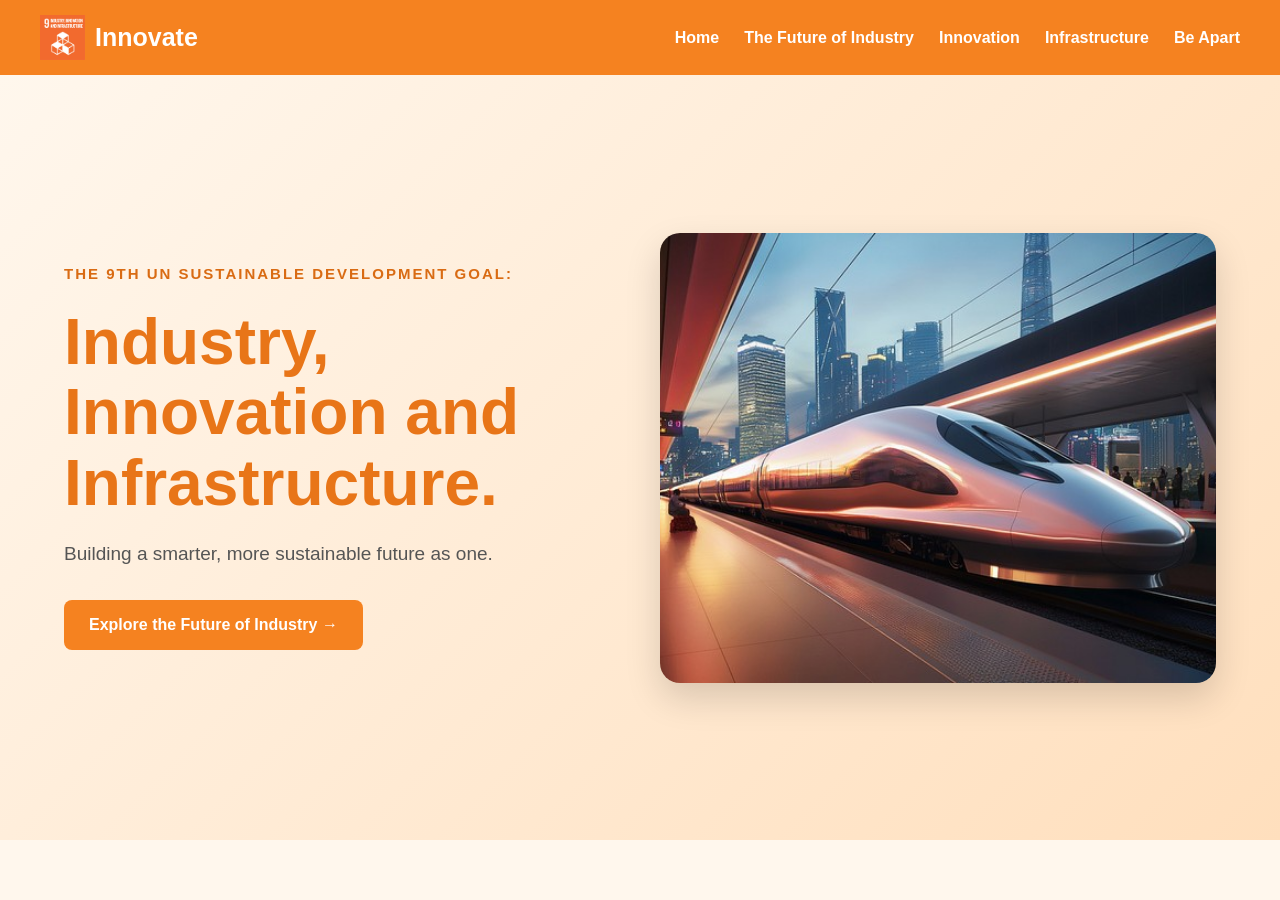
==== index.html @ 1eba8cca "added a robot crane image, added code into my industry_future file, added some code into script.js, " ====
<link rel="stylesheet" href="Style.css">

<!DOCTYPE html>
<html lang="en">

<head>
    <meta charset="UTF-8">
    <meta name="viewport" content="width=device-width, initial-scale=1.0">
    <title>Innovate - Home</title>
    <link rel="stylesheet" href="style.css">
</head>

<body>

    <!-- ONE Navigation Bar -->
    <header>
        <nav class="navbar">

            <div class="logo">
                <img src="images/logo.jpg" alt="Website Logo">
                <span>Innovate</span>
            </div>

            <div class="nav-links">
                <a href="index.html">Home</a>
                <a href="industry_future.html">The Future of Industry</a>
                <a href="innovation.html">Innovation</a>
                <a href="infrastructure.html">Infrastructure</a>
                <a href="be_apart.html">Be Apart</a>
            </div>

        </nav>
    </header>

    <!-- Homepage Content -->
    <main class="hero">

        <div class="hero-content">

            <p class="goal-label">
                THE 9TH UN SUSTAINABLE DEVELOPMENT GOAL:
            </p>

            <h1>
                Industry,<br>
                Innovation and<br>
                Infrastructure.
            </h1>

            <p class="hero-description">
                Building a smarter, more sustainable future as one.
            </p>

            <a href="industry_future.html" class="hero-button">
                Explore the Future of Industry →
            </a>

        </div>

        <div class="hero-image">
            <img src="images/futuristic-train.jpg"
                 alt="Futuristic high-speed train">
        </div>

    </main>

</body>
</html>
---- Style.css ----
/* Remove default spacing */
* {
    margin: 0;
    padding: 0;
    box-sizing: border-box;
}

/* Main website styling */
body {
    font-family: Arial, sans-serif;
    background-color: #fff7ed;
    color: #333;
}

/* Navigation bar */
.navbar {
    background-color: #f58220;
    display: flex;
    justify-content: space-between;
    align-items: center;
    padding: 15px 40px;
}

/* Website logo */
.logo {
    display: flex;
    align-items: center;
    gap: 10px;
    color: white;
    font-size: 25px;
    font-weight: bold;
}

.logo img {
    width: 45px;
    height: 45px;
    object-fit: cover;
}

/* Navigation links */
.nav-links {
    display: flex;
    gap: 25px;
}

.nav-links a {
    color: white;
    text-decoration: none;
    font-size: 16px;
    font-weight: bold;
    transition: 0.3s;
}

/* Hover effect */
.nav-links a:hover {
    color: #333;
}




/* HOMEPAGE LAYOUT */

.hero {
    min-height: 85vh;
    background: linear-gradient(135deg, #fff7ed, #ffdfbd);

    display: flex;
    align-items: center;
    justify-content: space-between;

    padding: 60px 5%;
    gap: 40px;
}

/* LEFT SIDE - TEXT */

.hero-content {
    flex: 1;
    max-width: 650px;
}

/* Small heading */

.goal-label {
    color: #d96b13;
    font-size: 15px;
    font-weight: bold;
    letter-spacing: 2px;
    margin-bottom: 25px;
}

/* Main heading */

.hero h1 {
    color: #e87518;
    font-size: clamp(42px, 5vw, 72px);
    font-weight: 800;
    line-height: 1.1;
    margin-bottom: 25px;
}

/* Description */

.hero-description {
    color: #555;
    font-size: 19px;
    margin-bottom: 35px;
}

/* Button */

.hero-button {
    display: inline-block;
    background-color: #f58220;
    color: white;
    text-decoration: none;

    font-size: 16px;
    font-weight: bold;

    padding: 16px 25px;
    border-radius: 8px;

    transition: 0.3s;
}

.hero-button:hover {
    background-color: #d96b13;
    transform: translateY(-3px);
}

/* RIGHT SIDE - IMAGE */

.hero-image {
    flex: 1;
    max-width: 650px;
}

.hero-image img {
    width: 100%;
    height: 450px;
    object-fit: cover;
    border-radius: 20px;
    box-shadow: 0 15px 35px rgba(0, 0, 0, 0.15);
}

/* MOBILE RESPONSIVENESS */

@media (max-width: 850px) {

    .hero {
        flex-direction: column;
        text-align: center;
        padding: 50px 20px;
    }

    .hero-content {
        max-width: 100%;
    }

    .hero-image {
        width: 100%;
    }

    .hero-image img {
        height: auto;
    }

}


/* FUTURE OF INDUSTRY HERO */

.future-hero {
    min-height: 65vh;
    background: linear-gradient(135deg, #fff7ed, #ffdfbd);

    display: flex;
    align-items: center;
    justify-content: space-between;

    padding: 60px 5%;
    gap: 40px;
}

.future-content {
    flex: 1;
}

.future-label {
    color: #d96b13;
    font-size: 14px;
    font-weight: bold;
    letter-spacing: 3px;
    margin-bottom: 20px;
}

.future-content h1 {
    color: #e87518;
    font-size: clamp(38px, 5vw, 70px);
    line-height: 1.1;
    font-weight: 800;
}

.future-image {
    flex: 1;
}

.future-image img {
    width: 100%;
    height: 400px;
    object-fit: cover;
    border-radius: 20px;
    box-shadow: 0 12px 30px rgba(0,0,0,0.15);
}


/* KEY INNOVATIONS SECTION */

.innovations {
    background-color: #fffaf4;
    padding: 65px 5%;
    text-align: center;
}

.innovations h2 {
    color: #e87518;
    font-size: 42px;
    margin-bottom: 15px;
}

.innovation-subtitle {
    color: #666;
    font-size: 17px;
    margin-bottom: 45px;
}


/* CARD LAYOUT */

.card-container {
    display: grid;
    grid-template-columns: repeat(4, 1fr);
    gap: 25px;
}


/* FLIP CARDS */

.flip-card {
    background-color: transparent;
    height: 300px;
    perspective: 1000px;
    cursor: pointer;
}

.flip-card-inner {
    position: relative;
    width: 100%;
    height: 100%;

    transition: transform 0.7s;
    transform-style: preserve-3d;
}

.flip-card.flipped .flip-card-inner {
    transform: rotateY(180deg);
}


/* FRONT AND BACK */

.card-front,
.card-back {
    position: absolute;
    width: 100%;
    height: 100%;

    backface-visibility: hidden;
    -webkit-backface-visibility: hidden;

    border-radius: 18px;
    border: 2px solid #f58220;

    display: flex;
    flex-direction: column;
    justify-content: center;
    align-items: center;

    padding: 25px;
}


/* FRONT DESIGN */

.card-front {
    background: linear-gradient(
        145deg,
        #ffffff,
        #ffe4c9
    );

    color: #333;
}

.card-icon {
    font-size: 55px;
    margin-bottom: 20px;
}

.card-front h3 {
    color: #e87518;
    font-size: 23px;
    margin-bottom: 15px;
}

.card-front p {
    color: #777;
    font-size: 14px;
}


/* BACK DESIGN */

.card-back {
    background: linear-gradient(
        145deg,
        #f58220,
        #d96b13
    );

    color: white;
    transform: rotateY(180deg);
}

.card-back h3 {
    font-size: 24px;
    margin-bottom: 20px;
}

.card-back p {
    font-size: 16px;
    line-height: 1.6;
}


/* HOVER EFFECT */

.flip-card:hover {
    transform: translateY(-5px);
    transition: 0.3s;
}


/* RESPONSIVE DESIGN */

@media (max-width: 1000px) {

    .card-container {
        grid-template-columns: repeat(2, 1fr);
    }

    .future-hero {
        flex-direction: column;
        text-align: center;
    }

    .future-image {
        width: 100%;
    }

}

@media (max-width: 550px) {

    .card-container {
        grid-template-columns: 1fr;
    }

    .innovations h2 {
        font-size: 32px;
    }

}
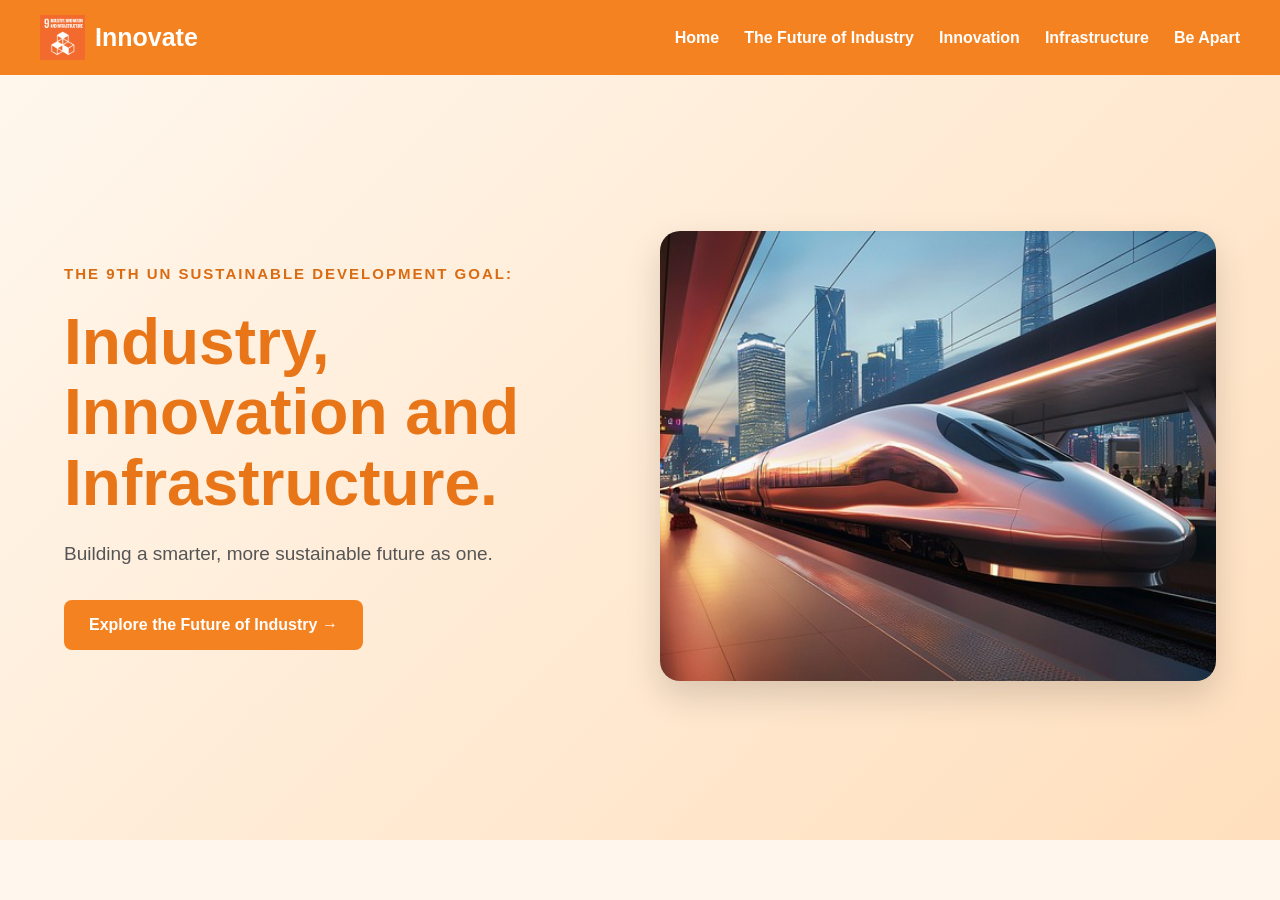
==== commit 31078eb4: "started code on innovation.html and did minor changes in index.html" ====
--- a/index.html
+++ b/index.html
@@ -1,5 +1,3 @@
-<link rel="stylesheet" href="Style.css">
-
 <!DOCTYPE html>
 <html lang="en">
 
@@ -7,7 +5,7 @@
     <meta charset="UTF-8">
     <meta name="viewport" content="width=device-width, initial-scale=1.0">
     <title>Innovate - Home</title>
-    <link rel="stylesheet" href="style.css">
+    <link rel="stylesheet" href="Style.css">
 </head>
 
 <body>
--- a/Style.css
+++ b/Style.css
@@ -384,3 +384,362 @@
 
 }
 
+
+
+
+/* ============================= */
+/* INNOVATION HERO SECTION */
+/* ============================= */
+
+.innovation-hero {
+    min-height: 65vh;
+    background: linear-gradient(135deg, #fff7ed, #ffdfbd);
+
+    display: flex;
+    align-items: center;
+    justify-content: space-between;
+
+    padding: 60px 5%;
+    gap: 40px;
+}
+
+.innovation-content {
+    flex: 1;
+}
+
+.innovation-label {
+    color: #d96b13;
+    font-size: 14px;
+    font-weight: bold;
+    letter-spacing: 3px;
+    margin-bottom: 20px;
+}
+
+.innovation-content h1 {
+    color: #e87518;
+    font-size: clamp(40px, 5vw, 70px);
+    line-height: 1.1;
+    font-weight: 800;
+    margin-bottom: 20px;
+}
+
+.innovation-description {
+    color: #555;
+    font-size: 20px;
+    margin-bottom: 30px;
+}
+
+.innovation-image {
+    flex: 1;
+    max-width: 550px;
+}
+
+.innovation-image svg {
+    width: 100%;
+    height: auto;
+    filter: drop-shadow(0 10px 20px rgba(245, 130, 32, 0.2));
+}
+
+
+/* ============================= */
+/* QUIZ BUTTON */
+/* ============================= */
+
+.quiz-button,
+#next-button {
+    background-color: #f58220;
+    color: white;
+    border: none;
+    border-radius: 30px;
+
+    padding: 16px 30px;
+    font-size: 17px;
+    font-weight: bold;
+
+    cursor: pointer;
+    transition: 0.3s;
+}
+
+.quiz-button:hover,
+#next-button:hover {
+    background-color: #d96b13;
+    transform: translateY(-3px);
+}
+
+
+/* ============================= */
+/* QUIZ SECTION */
+/* ============================= */
+
+.quiz-section {
+    display: none;
+    background-color: #fff7ed;
+    padding: 60px 20px;
+    text-align: center;
+}
+
+.quiz-section h2 {
+    color: #e87518;
+    font-size: 40px;
+    margin-bottom: 12px;
+}
+
+.quiz-section > p {
+    color: #666;
+    margin-bottom: 30px;
+}
+
+.quiz-box {
+    background-color: white;
+    max-width: 700px;
+    margin: auto;
+
+    padding: 35px;
+    border-radius: 18px;
+    border: 2px solid #f58220;
+
+    box-shadow: 0 10px 25px rgba(0,0,0,0.08);
+}
+
+.quiz-box h3 {
+    color: #333;
+    font-size: 22px;
+    margin-bottom: 25px;
+}
+
+#answer-buttons {
+    display: grid;
+    grid-template-columns: 1fr 1fr;
+    gap: 15px;
+}
+
+.answer-button {
+    background-color: #fff0df;
+    color: #75421f;
+
+    border: 2px solid #f58220;
+    border-radius: 10px;
+
+    padding: 15px;
+    font-size: 16px;
+    cursor: pointer;
+
+    transition: 0.3s;
+}
+
+.answer-button:hover:not(:disabled) {
+    background-color: #ffdbb5;
+}
+
+.answer-button:disabled {
+    cursor: default;
+    opacity: 0.85;
+}
+
+.answer-button.correct {
+    background-color: #d9f5df;
+    border-color: #399b54;
+    color: #205e32;
+}
+
+.answer-button.wrong {
+    background-color: #ffe0dc;
+    border-color: #d9534f;
+    color: #922b27;
+}
+
+#quiz-feedback {
+    font-weight: bold;
+    margin: 20px 0;
+    min-height: 24px;
+    color: #d96b13;
+}
+
+#next-button {
+    margin-top: 10px;
+}
+
+
+/* ============================= */
+/* DID YOU KNOW SECTION */
+/* ============================= */
+
+.facts-section {
+    background-color: #fffaf4;
+    padding: 65px 4%;
+    text-align: center;
+}
+
+.facts-section h2 {
+    color: #e87518;
+    font-size: 42px;
+    margin-bottom: 12px;
+}
+
+.facts-subtitle {
+    color: #666;
+    font-size: 17px;
+    margin-bottom: 40px;
+}
+
+.facts-carousel {
+    display: flex;
+    align-items: center;
+    justify-content: center;
+    gap: 20px;
+}
+
+.facts-container {
+    display: grid;
+    grid-template-columns: repeat(3, minmax(0, 1fr));
+    gap: 22px;
+    width: 100%;
+    max-width: 1050px;
+}
+
+
+/* Individual fact cards */
+
+.fact-card {
+    min-height: 300px;
+    aspect-ratio: 1 / 1;
+
+    background: linear-gradient(
+        145deg,
+        #ffffff,
+        #ffe7ce
+    );
+
+    border: 2px solid #f58220;
+    border-radius: 16px;
+
+    display: flex;
+    flex-direction: column;
+    justify-content: center;
+    align-items: center;
+
+    padding: 22px;
+
+    box-shadow: 0 8px 18px rgba(245, 130, 32, 0.12);
+
+    animation: cardAppear 0.4s ease;
+}
+
+.fact-icon {
+    font-size: 42px;
+    margin-bottom: 15px;
+}
+
+.fact-card h3 {
+    color: #d96b13;
+    font-size: 21px;
+    margin-bottom: 15px;
+}
+
+.fact-card p {
+    color: #444;
+    font-size: 15px;
+    line-height: 1.6;
+}
+
+
+/* Carousel arrows */
+
+.arrow-button {
+    flex-shrink: 0;
+    background-color: #f58220;
+    color: white;
+
+    border: none;
+    border-radius: 50%;
+
+    width: 55px;
+    height: 55px;
+
+    font-size: 25px;
+    cursor: pointer;
+
+    transition: 0.3s;
+}
+
+.arrow-button:hover {
+    background-color: #d96b13;
+    transform: scale(1.1);
+}
+
+.facts-instruction {
+    color: #888;
+    font-size: 14px;
+    margin-top: 25px;
+}
+
+
+/* Card animation */
+
+@keyframes cardAppear {
+    from {
+        opacity: 0.4;
+        transform: translateX(15px);
+    }
+
+    to {
+        opacity: 1;
+        transform: translateX(0);
+    }
+}
+
+
+/* ============================= */
+/* RESPONSIVE DESIGN */
+/* ============================= */
+
+@media (max-width: 900px) {
+
+    .innovation-hero {
+        flex-direction: column;
+        text-align: center;
+    }
+
+    .innovation-image {
+        width: 100%;
+    }
+
+    .facts-container {
+        grid-template-columns: repeat(2, 1fr);
+    }
+
+    .fact-card:last-child {
+        display: none;
+    }
+
+}
+
+@media (max-width: 600px) {
+
+    #answer-buttons {
+        grid-template-columns: 1fr;
+    }
+
+    .facts-container {
+        grid-template-columns: 1fr;
+    }
+
+    .fact-card:not(:first-child) {
+        display: none;
+    }
+
+    .facts-carousel {
+        gap: 8px;
+    }
+
+    .arrow-button {
+        width: 40px;
+        height: 40px;
+        font-size: 18px;
+    }
+
+    .fact-card {
+        min-height: 300px;
+    }
+
+}
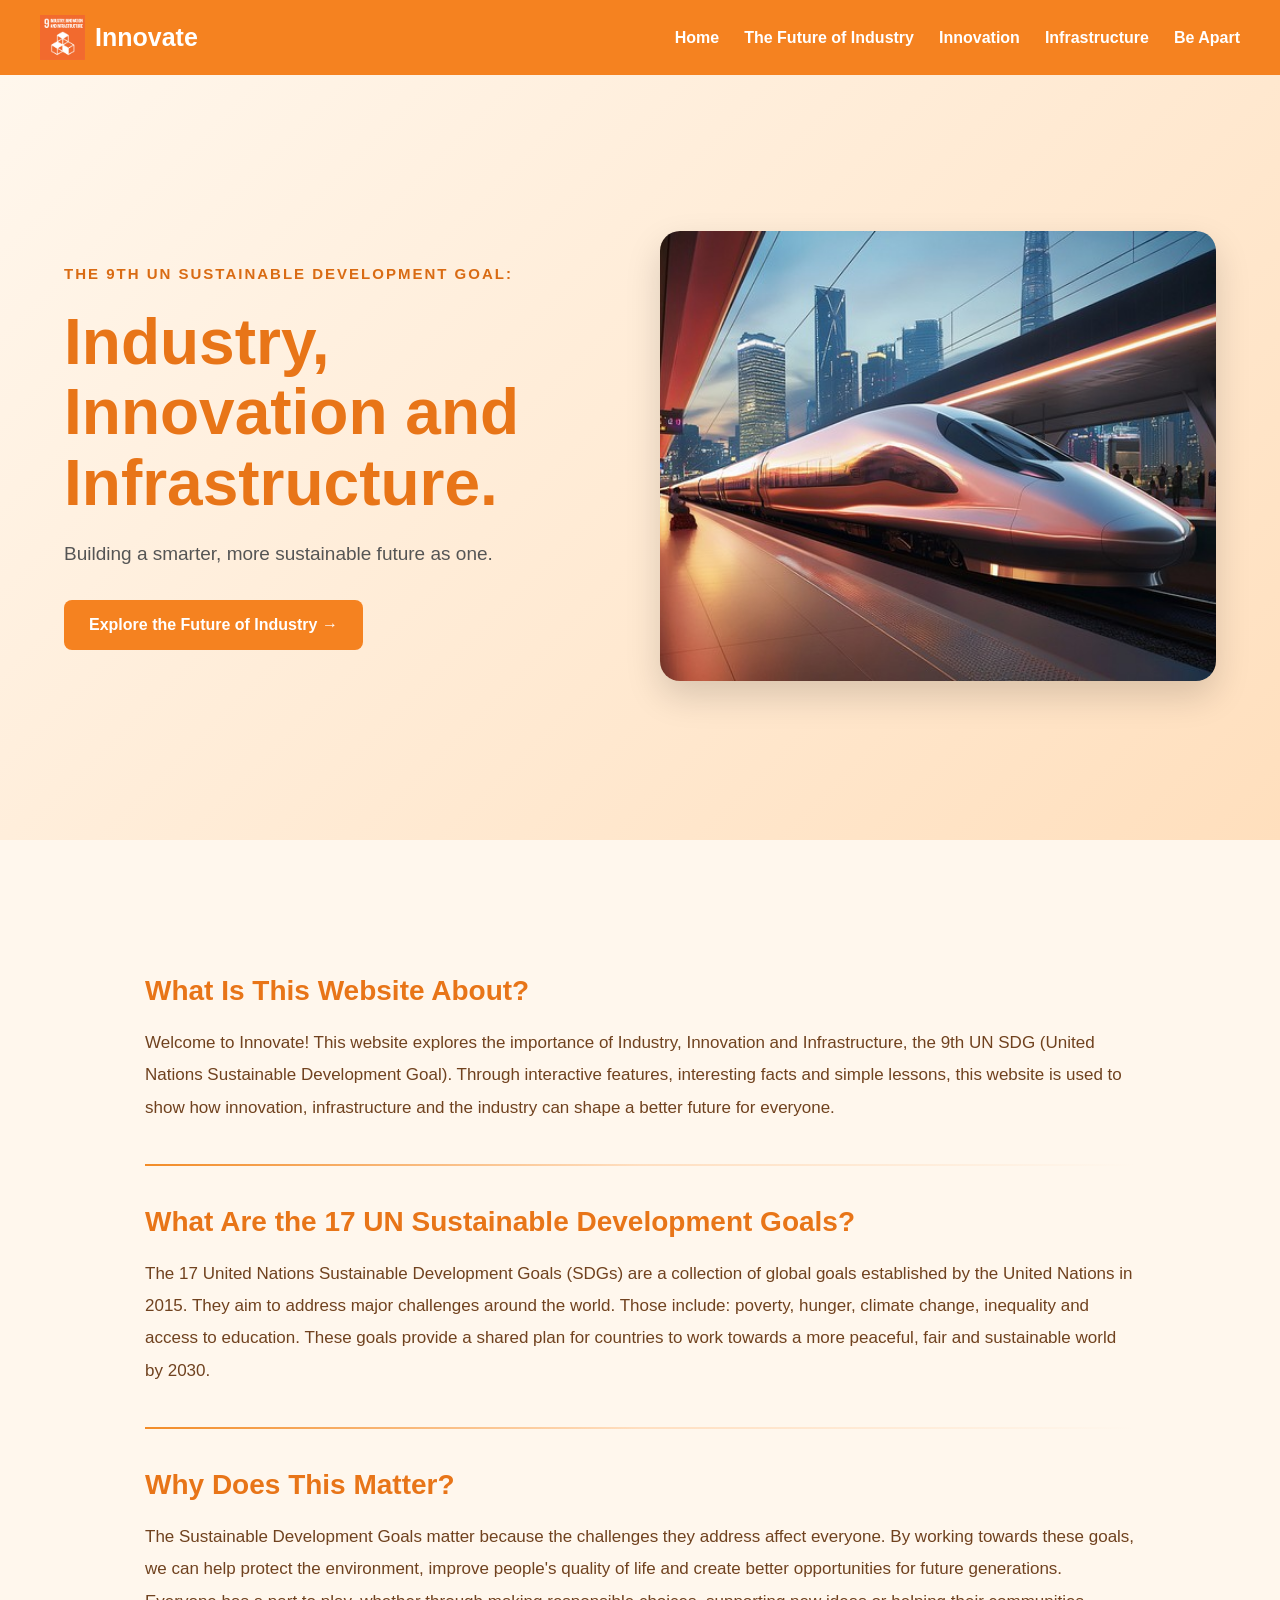
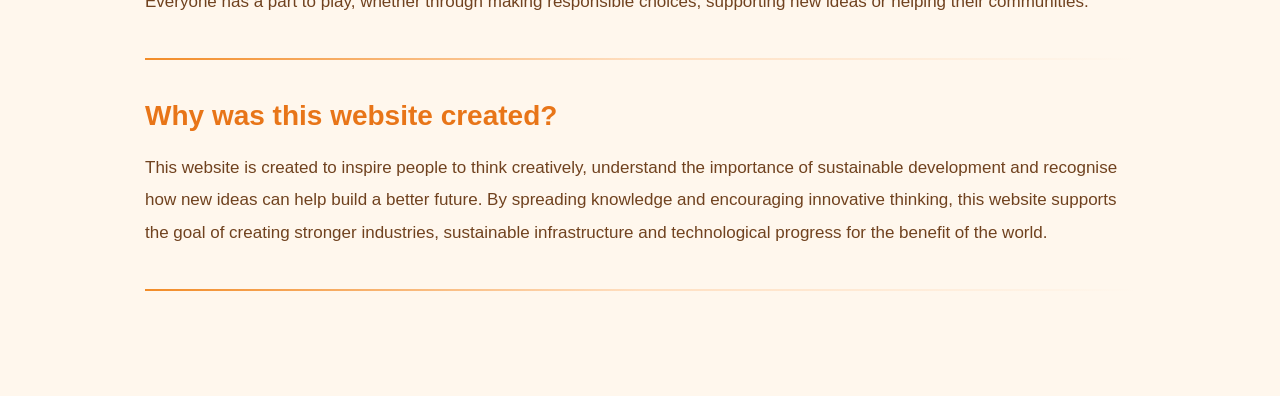
==== commit 64792265: "added an information section in the home page, wrote the explanations to this website and added the " ====
--- a/index.html
+++ b/index.html
@@ -23,8 +23,8 @@
                 <a href="index.html">Home</a>
                 <a href="industry_future.html">The Future of Industry</a>
                 <a href="innovation.html">Innovation</a>
-                <a href="infrastructure.html">Infrastructure</a>
-                <a href="be_apart.html">Be Apart</a>
+                <a href="Infrastructure.html">Infrastructure</a>
+                <a href="Be_Apart.html">Be Apart</a>
             </div>
 
         </nav>
@@ -62,6 +62,73 @@
 
     </main>
 
+
+    <!-- UN SDG Introduction Section -->
+    <section class="sdg-introduction">
+
+        <div class="sdg-info-section">
+            <h2>What Is This Website About?</h2>
+
+            <p>
+                Welcome to Innovate! This website explores the importance of
+                Industry, Innovation and Infrastructure, the 9th UN SDG (United Nations
+                Sustainable Development Goal). Through interactive features, interesting facts and
+                simple lessons, this website is used to show how innovation, infrastructure and the industry
+                can shape a better future for everyone.
+            </p>
+        </div>
+
+        <hr class="sdg-divider">
+
+        <div class="sdg-info-section">
+            <h2>What Are the 17 UN Sustainable Development Goals?</h2>
+
+            <p>
+                The 17 United Nations Sustainable Development Goals (SDGs) are 
+                a collection of global goals established by the United Nations 
+                in 2015. They aim to address major challenges around the world. 
+                Those include: poverty, hunger, climate change, inequality and access 
+                to education. These goals provide a shared plan for countries 
+                to work towards a more peaceful, fair and sustainable world by 2030.
+            </p>
+        </div>
+
+        <hr class="sdg-divider">
+
+        <div class="sdg-info-section">
+            <h2>Why Does This Matter?</h2>
+
+            <p>
+                The Sustainable Development Goals matter because the challenges 
+                they address affect everyone. By working towards these goals, 
+                we can help protect the environment, improve people's quality 
+                of life and create better opportunities for future generations. 
+                Everyone has a part to play, whether through making responsible 
+                choices, supporting new ideas or helping their communities.
+            </p>
+        </div>
+
+        <hr class="sdg-divider">
+
+        <div class="sdg-info-section">
+            <h2>Why was this website created?</h2>
+
+            <p>
+                This website is created to inspire people to think creatively, 
+                understand the importance of sustainable development and recognise how new ideas can 
+                help build a better future. By spreading knowledge and encouraging innovative thinking, 
+                this website supports the goal of creating stronger industries, sustainable infrastructure 
+                and technological progress for the benefit of the world.
+            </p>
+        </div>
+
+        <hr class="sdg-divider">
+
+    </section>
+
+    
+
+
 </body>
 </html>
 
--- a/Style.css
+++ b/Style.css
@@ -743,3 +743,1684 @@
     }
 
 }
+
+
+
+
+
+/* ================================= */
+/* INFRASTRUCTURE HERO */
+/* ================================= */
+
+.infrastructure-hero {
+    min-height: 65vh;
+    background: linear-gradient(135deg, #fff7ed, #ffdfbd);
+
+    display: flex;
+    align-items: center;
+    justify-content: space-between;
+
+    padding: 60px 5%;
+    gap: 40px;
+}
+
+.infrastructure-content {
+    flex: 1;
+}
+
+.infrastructure-label {
+    color: #d96b13;
+    font-size: 14px;
+    font-weight: bold;
+    letter-spacing: 3px;
+    margin-bottom: 20px;
+}
+
+.infrastructure-content h1 {
+    color: #e87518;
+    font-size: clamp(40px, 5vw, 70px);
+    line-height: 1.1;
+    font-weight: 800;
+    margin-bottom: 20px;
+}
+
+.infrastructure-subtitle {
+    color: #555;
+    font-size: 20px;
+}
+
+.infrastructure-image {
+    flex: 1;
+    max-width: 600px;
+}
+
+.infrastructure-image img {
+    width: 100%;
+    height: 420px;
+    object-fit: cover;
+    border-radius: 20px;
+    box-shadow: 0 12px 30px rgba(0,0,0,0.15);
+}
+
+
+/* ================================= */
+/* INFRASTRUCTURE MINI QUIZ */
+/* ================================= */
+
+.infrastructure-quiz {
+    background-color: #fffaf4;
+    padding: 65px 7%;
+    text-align: center;
+}
+
+.infrastructure-quiz h2,
+.city-section h2 {
+    color: #e87518;
+    font-size: 38px;
+    margin-bottom: 15px;
+}
+
+.quiz-intro {
+    color: #666;
+    font-size: 17px;
+    margin-bottom: 35px;
+}
+
+.infrastructure-questions {
+    display: grid;
+    grid-template-columns: repeat(2, 1fr);
+    gap: 22px;
+    max-width: 1100px;
+    margin: auto;
+}
+
+.infra-question {
+    background-color: white;
+    border: 2px solid #ffdfbd;
+    border-radius: 15px;
+    padding: 25px;
+    text-align: left;
+    box-shadow: 0 5px 15px rgba(0,0,0,0.04);
+}
+
+.infra-question h3 {
+    color: #d96b13;
+    font-size: 18px;
+    margin-bottom: 18px;
+}
+
+.infra-answer {
+    display: block;
+    width: 100%;
+    background-color: #fff3e6;
+    color: #75421f;
+
+    border: 1px solid #f5c18f;
+    border-radius: 8px;
+
+    padding: 12px;
+    margin-bottom: 10px;
+
+    text-align: left;
+    font-size: 14px;
+    cursor: pointer;
+    transition: 0.2s;
+}
+
+.infra-answer:hover:not(:disabled) {
+    background-color: #ffdfbd;
+}
+
+.infra-answer:disabled {
+    cursor: default;
+    opacity: 0.85;
+}
+
+.infra-answer.correct {
+    background-color: #d9f5df;
+    border-color: #399b54;
+    color: #205e32;
+}
+
+.infra-answer.wrong {
+    background-color: #ffe0dc;
+    border-color: #d9534f;
+    color: #922b27;
+}
+
+.infra-feedback {
+    min-height: 20px;
+    color: #d96b13;
+    font-size: 14px;
+    font-weight: bold;
+    margin-top: 12px;
+}
+
+.infra-score {
+    margin-top: 30px;
+    color: #d96b13;
+    font-size: 19px;
+    font-weight: bold;
+}
+
+
+/* ================================= */
+/* INTERACTIVE CITY */
+/* ================================= */
+
+.city-section {
+    background-color: #fff7ed;
+    padding: 65px 5%;
+    text-align: center;
+}
+
+.city-description {
+    color: #666;
+    font-size: 17px;
+    margin-bottom: 35px;
+}
+
+.city-scene {
+    max-width: 1050px;
+    height: 480px;
+    margin: auto;
+
+    border: 3px solid #f58220;
+    border-radius: 20px;
+    overflow: hidden;
+
+    position: relative;
+    background-color: #bde7f7;
+}
+
+/* Sky */
+
+.city-sky {
+    height: 65%;
+    background: linear-gradient(#9bdaf2, #e3f7ff);
+    position: relative;
+    overflow: hidden;
+}
+
+.city-sun {
+    position: absolute;
+    top: 20px;
+    right: 70px;
+    font-size: 48px;
+}
+
+.city-cloud {
+    position: absolute;
+    font-size: 35px;
+}
+
+.cloud-one {
+    top: 45px;
+    left: 18%;
+}
+
+.cloud-two {
+    top: 90px;
+    right: 25%;
+}
+
+
+/* City skyline */
+
+.city-buildings {
+    position: absolute;
+    bottom: 0;
+    left: 5%;
+    right: 5%;
+
+    height: 190px;
+
+    display: flex;
+    justify-content: center;
+    align-items: flex-end;
+    gap: 12px;
+}
+
+.city-building {
+    width: 16%;
+    background: #f5a45c;
+    border: 3px solid #d96b13;
+    border-bottom: none;
+
+    display: flex;
+    justify-content: center;
+    align-items: center;
+
+    color: #fff7ed;
+    font-size: 35px;
+
+    box-shadow: inset 0 0 15px rgba(255,255,255,0.3);
+}
+
+.building-one {
+    height: 100px;
+}
+
+.building-two {
+    height: 150px;
+    background: #f9bf78;
+}
+
+.building-three {
+    height: 180px;
+    background: #e87518;
+}
+
+.building-four {
+    height: 130px;
+    background: #f9bf78;
+}
+
+.building-five {
+    height: 110px;
+}
+
+
+/* Ground */
+
+.city-ground {
+    height: 35%;
+    background: linear-gradient(#8fcf73, #64aa52);
+    position: relative;
+}
+
+.city-road {
+    position: absolute;
+    bottom: 0;
+    width: 100%;
+    height: 75px;
+
+    background: #555;
+
+    display: flex;
+    justify-content: space-around;
+    align-items: center;
+    font-size: 30px;
+
+    border-top: 5px solid #777;
+}
+
+.city-road::after {
+    content: "";
+    position: absolute;
+    width: 100%;
+    top: 35px;
+    border-top: 3px dashed white;
+}
+
+
+/* Clickable city icons */
+
+.city-item {
+    position: absolute;
+    z-index: 2;
+
+    background: #ffffff;
+    border: 3px solid #f58220;
+    border-radius: 15px;
+
+    width: 65px;
+    height: 65px;
+
+    font-size: 32px;
+    cursor: pointer;
+
+    box-shadow: 0 5px 12px rgba(0,0,0,0.15);
+    transition: 0.25s;
+}
+
+.city-item:hover {
+    transform: scale(1.15);
+    background: #ffe4c9;
+}
+
+.city-item.selected {
+    background: #f58220;
+    border-color: white;
+    box-shadow: 0 0 0 4px rgba(245,130,32,0.3);
+}
+
+.house-item {
+    left: 8%;
+    top: 5%;
+}
+
+.building-item {
+    left: 27%;
+    top: -5%;
+}
+
+.road-item {
+    left: 40%;
+    top: 15%;
+}
+
+.power-item {
+    right: 27%;
+    top: -5%;
+}
+
+.port-item {
+    right: 8%;
+    top: 10%;
+}
+
+.airport-item {
+    right: 45%;
+    top: 15%;
+}
+
+
+/* City information panel */
+
+.city-info {
+    max-width: 850px;
+    min-height: 155px;
+
+    margin: 30px auto 0;
+    padding: 30px;
+
+    background: white;
+    border: 2px solid #f58220;
+    border-radius: 15px;
+
+    box-shadow: 0 8px 20px rgba(0,0,0,0.06);
+
+    transition: 0.3s;
+}
+
+.city-info h3 {
+    color: #e87518;
+    font-size: 25px;
+    margin-bottom: 15px;
+}
+
+.city-info p {
+    color: #555;
+    font-size: 16px;
+    line-height: 1.7;
+}
+
+
+/* ================================= */
+/* RESPONSIVE DESIGN */
+/* ================================= */
+
+@media (max-width: 850px) {
+
+    .infrastructure-hero {
+        flex-direction: column;
+        text-align: center;
+    }
+
+    .infrastructure-image {
+        width: 100%;
+    }
+
+    .infrastructure-questions {
+        grid-template-columns: 1fr;
+    }
+
+    .city-scene {
+        height: 400px;
+    }
+
+    .city-item {
+        width: 52px;
+        height: 52px;
+        font-size: 25px;
+    }
+
+}
+
+@media (max-width: 550px) {
+
+    .infrastructure-quiz h2,
+    .city-section h2 {
+        font-size: 30px;
+    }
+
+    .city-scene {
+        height: 340px;
+    }
+
+    .city-buildings {
+        height: 130px;
+        gap: 5px;
+    }
+
+    .city-item {
+        width: 43px;
+        height: 43px;
+        font-size: 21px;
+    }
+
+    .city-info {
+        padding: 20px;
+    }
+
+}
+
+
+
+/* =================================
+   BE APART - HERO SECTION
+================================= */
+
+.be-apart-hero {
+    text-align: center;
+    padding: 80px 20px 60px;
+    background: linear-gradient(135deg, #fff7ed, #ffdfbd);
+}
+
+.be-apart-hero h1 {
+    font-size: 48px;
+    color: #e87518;
+    margin-bottom: 15px;
+}
+
+.be-apart-hero p {
+    font-size: 19px;
+    color: #444;
+    max-width: 750px;
+    margin: 0 auto;
+    line-height: 1.6;
+}
+
+
+/* =================================
+   TIMELINE SECTION
+================================= */
+
+.future-timeline {
+    padding: 70px 6%;
+    text-align: center;
+    background: #fffaf4;
+}
+
+.future-timeline h2 {
+    font-size: 36px;
+    color: #333;
+    margin-bottom: 15px;
+}
+
+.timeline-intro {
+    font-size: 17px;
+    color: #666;
+    max-width: 750px;
+    margin: 0 auto 55px;
+    line-height: 1.6;
+}
+
+
+/* =================================
+   TIMELINE DOTS AND CONNECTING LINE
+================================= */
+
+.timeline {
+    display: flex;
+    align-items: flex-start;
+    justify-content: space-between;
+    max-width: 1000px;
+    margin: 0 auto 55px;
+    position: relative;
+}
+
+/* The connecting line */
+.timeline::before {
+    content: "";
+    position: absolute;
+    top: 12px;
+    left: 8.33%;
+    right: 8.33%;
+    height: 4px;
+    background: #f58220;
+    border-radius: 10px;
+}
+
+.timeline-item {
+    flex: 1;
+    display: flex;
+    flex-direction: column;
+    align-items: center;
+    position: relative;
+    z-index: 1;
+    cursor: pointer;
+    gap: 12px;
+    color: #777;
+    font-size: 16px;
+    font-weight: 600;
+    transition: 0.3s ease;
+}
+
+/* Timeline circles */
+.timeline-dot {
+    width: 20px;
+    height: 20px;
+    background: #fff;
+    border: 4px solid #f58220;
+    border-radius: 50%;
+    transition: 0.3s ease;
+}
+
+/* Selected timeline year */
+.timeline-item.active {
+    color: #e87518;
+}
+
+.timeline-item.active .timeline-dot {
+    background: #f58220;
+    transform: scale(1.3);
+    box-shadow: 0 0 0 6px rgba(245, 130, 32, 0.15);
+}
+
+/* Hover effect */
+.timeline-item:hover .timeline-dot {
+    transform: scale(1.2);
+}
+
+
+/* =================================
+   SELECTED YEAR CONTENT
+================================= */
+
+.timeline-content {
+    max-width: 850px;
+    margin: 0 auto;
+    padding: 35px;
+    background: white;
+    border-radius: 18px;
+    box-shadow: 0 5px 20px rgba(0, 0, 0, 0.07);
+}
+
+.timeline-content h3 {
+    font-size: 28px;
+    color: #e87518;
+    margin-bottom: 25px;
+}
+
+.timeline-image {
+    width: 100%;
+    height: 320px;
+    background: #fff0df;
+    border-radius: 14px;
+    margin-bottom: 25px;
+}
+
+.timeline-content p {
+    font-size: 17px;
+    color: #555;
+    line-height: 1.7;
+    margin-bottom: 25px;
+}
+
+
+/* =================================
+   PREVIOUS AND NEXT BUTTONS
+================================= */
+
+.timeline-buttons {
+    display: flex;
+    justify-content: space-between;
+    gap: 15px;
+}
+
+.timeline-buttons button {
+    padding: 12px 25px;
+    border: none;
+    border-radius: 8px;
+    background: #f58220;
+    color: white;
+    font-size: 15px;
+    font-weight: 600;
+    cursor: pointer;
+    transition: 0.3s ease;
+}
+
+.timeline-buttons button:hover:not(:disabled) {
+    background: #d96b13;
+    transform: translateY(-2px);
+}
+
+.timeline-buttons button:disabled {
+    background: #ccc;
+    cursor: not-allowed;
+}
+
+
+/* =================================
+   MOBILE RESPONSIVENESS
+================================= */
+
+@media (max-width: 650px) {
+
+    .be-apart-hero h1 {
+        font-size: 34px;
+    }
+
+    .future-timeline {
+        padding: 50px 15px;
+    }
+
+    .timeline {
+        margin-bottom: 40px;
+    }
+
+    .timeline-item {
+        font-size: 12px;
+    }
+
+    .timeline-dot {
+        width: 16px;
+        height: 16px;
+        border-width: 3px;
+    }
+
+    .timeline::before {
+        top: 10px;
+    }
+
+    .timeline-content {
+        padding: 20px;
+    }
+
+    .timeline-content h3 {
+        font-size: 22px;
+    }
+
+    .timeline-image {
+        height: 200px;
+    }
+
+    .timeline-buttons button {
+        padding: 10px 15px;
+        font-size: 13px;
+    }
+
+    .timeline-image.final-image {
+        height: 260px;
+    }
+}
+
+
+
+/* Timeline transition effect */
+
+.timeline-content {
+    transition: opacity 0.2s ease, transform 0.2s ease;
+}
+
+.timeline-content.changing {
+    opacity: 0;
+    transform: translateY(10px);
+}
+
+/* Temporary timeline illustrations */
+
+.timeline-image {
+    width: 100%;
+    height: 320px;
+    background: #fff0df;
+    border-radius: 14px;
+    margin-bottom: 25px;
+    overflow: hidden;
+}
+
+/* Special 2050 Timeline Image */
+.timeline-image.final-image {
+    height: 420px;
+    border: 3px solid #f28c28;
+    box-shadow: 0 8px 20px rgba(0, 0, 0, 0.12);
+    transition: height 0.3s ease;
+}
+
+.timeline-image img {
+    width: 100%;
+    height: 100%;
+    object-fit: cover;
+    display: block;
+}
+
+
+
+/* 2050 Reflection Section */
+.reflection-section {
+    display: none;
+    margin-top: 40px;
+    padding: 35px;
+    background: linear-gradient(135deg, #fff0df, #ffe0bd);
+    border: 2px solid #f28c28;
+    border-radius: 18px;
+    text-align: center;
+    box-shadow: 0 8px 20px rgba(180, 95, 20, 0.12);
+}
+
+.reflection-section h2 {
+    color: #d96512;
+    font-size: 30px;
+    margin-bottom: 18px;
+}
+
+.reflection-section p {
+    margin-bottom: 18px;
+}
+
+.reflection-section textarea {
+    width: 100%;
+    max-width: 650px;
+    padding: 16px;
+    border: 2px solid #f2a45e;
+    border-radius: 12px;
+    background: white;
+    font-family: Arial, sans-serif;
+    font-size: 15px;
+    resize: vertical;
+    outline: none;
+}
+
+.reflection-section textarea:focus {
+    border-color: #e87518;
+    box-shadow: 0 0 8px rgba(232, 117, 24, 0.2);
+}
+
+.reflection-note {
+    font-size: 13px;
+    color: #888;
+    margin-top: 12px;
+}
+
+
+
+/* 2050 Finale Heading */
+.finale-heading {
+    display: flex;
+    align-items: center;
+    justify-content: center;
+    gap: 18px;
+    margin-bottom: 20px;
+}
+
+.finale-heading h2 {
+    margin: 0;
+    font-size: 32px;
+    color: #d96512;
+}
+
+.finale-line {
+    width: 55px;
+    height: 3px;
+    background: #f28c28;
+    border-radius: 5px;
+}
+
+/* Final Closing Message */
+.finale-message {
+    max-width: 650px;
+    margin: 0 auto 25px;
+    font-size: 18px;
+    line-height: 1.7;
+    color: #70421f;
+    font-weight: 500;
+}
+
+
+/* ================================= */
+/* BE APART - INNOVATOR QUIZ */
+/* ================================= */
+
+.innovator-quiz {
+    max-width: 1000px;
+    margin: 70px auto;
+    padding: 40px;
+    text-align: center;
+}
+
+.innovator-quiz h2 {
+    color: #e87518;
+    font-size: 34px;
+    margin-bottom: 15px;
+}
+
+.quiz-intro {
+    color: #70421f;
+    font-size: 17px;
+    line-height: 1.6;
+    margin-bottom: 35px;
+}
+
+/* Quiz Progress */
+
+.quiz-progress {
+    max-width: 700px;
+    margin: 0 auto 30px;
+}
+
+.quiz-progress-info {
+    display: flex;
+    justify-content: space-between;
+    margin-bottom: 10px;
+    color: #70421f;
+    font-weight: bold;
+}
+
+.quiz-progress-bar {
+    width: 100%;
+    height: 10px;
+    background: #ffe0bd;
+    border-radius: 20px;
+    overflow: hidden;
+}
+
+#quiz-progress-fill {
+    width: 10%;
+    height: 100%;
+    background: #f28c28;
+    border-radius: 20px;
+    transition: width 0.3s ease;
+}
+
+/* Question Container */
+
+.quiz-container {
+    max-width: 800px;
+    margin: 0 auto;
+    padding: 35px;
+    background: #fff7ed;
+    border: 2px solid #ffdfc1;
+    border-radius: 18px;
+    box-shadow: 0 8px 20px rgba(180, 95, 20, 0.08);
+}
+
+.quiz-container h3 {
+    color: #70421f;
+    font-size: 23px;
+    margin-bottom: 30px;
+}
+
+/* Answer Cards */
+
+.quiz-answers {
+    display: grid;
+    grid-template-columns: repeat(2, 1fr);
+    gap: 18px;
+}
+
+.quiz-answer {
+    display: flex;
+    align-items: center;
+    gap: 15px;
+    min-height: 100px;
+    padding: 20px;
+    background: white;
+    border: 2px solid #ffdfc1;
+    border-radius: 15px;
+    box-shadow: 0 4px 10px rgba(0, 0, 0, 0.06);
+    color: #70421f;
+    font-size: 16px;
+    font-weight: 600;
+    text-align: left;
+    cursor: pointer;
+    transition: transform 0.2s ease, box-shadow 0.2s ease,
+                border-color 0.2s ease, background 0.2s ease;
+}
+
+.quiz-answer:hover {
+    transform: translateY(-4px);
+    border-color: #f28c28;
+    box-shadow: 0 8px 16px rgba(180, 95, 20, 0.13);
+}
+
+.quiz-answer.selected {
+    background: #fff0df;
+    border-color: #e87518;
+    box-shadow: 0 0 0 2px rgba(232, 117, 24, 0.12);
+}
+
+.answer-icon {
+    font-size: 30px;
+    flex-shrink: 0;
+}
+
+/* Next Button */
+
+.quiz-navigation {
+    margin-top: 30px;
+}
+
+#innovator-next {
+    padding: 14px 35px;
+    background: #f28c28;
+    color: white;
+    border: none;
+    border-radius: 30px;
+    font-size: 16px;
+    font-weight: bold;
+    cursor: pointer;
+    transition: background 0.2s ease, transform 0.2s ease;
+}
+
+#innovator-next:hover:not(:disabled) {
+    background: #d96512;
+    transform: translateY(-2px);
+}
+
+#innovator-next:disabled {
+    background: #c9b8a8;
+    cursor: not-allowed;
+}
+
+/* Mobile Layout */
+
+@media (max-width: 650px) {
+    .innovator-quiz {
+        padding: 25px 15px;
+    }
+
+    .innovator-quiz h2 {
+        font-size: 27px;
+    }
+
+    .quiz-container {
+        padding: 22px 16px;
+    }
+
+    .quiz-answers {
+        grid-template-columns: 1fr;
+    }
+
+    .quiz-answer {
+        min-height: 80px;
+    }
+}
+
+
+
+/* ================================= */
+/* INNOVATOR QUIZ - RESULTS */
+/* ================================= */
+
+.innovator-results {
+    display: none;
+    max-width: 1000px;
+    margin: 60px auto;
+    padding: 40px;
+    text-align: center;
+}
+
+.innovator-results h2 {
+    color: #e87518;
+    font-size: 34px;
+    margin-bottom: 15px;
+}
+
+.results-intro {
+    color: #70421f;
+    font-size: 17px;
+    margin-bottom: 35px;
+}
+
+.results-container {
+    display: grid;
+    grid-template-columns: repeat(2, 1fr);
+    gap: 25px;
+}
+
+.result-card {
+    background: #fff7ed;
+    border: 2px solid #ffdfc1;
+    border-radius: 18px;
+    overflow: hidden;
+    box-shadow: 0 6px 16px rgba(0, 0, 0, 0.08);
+    text-align: left;
+}
+
+.result-card img {
+    width: 100%;
+    height: 230px;
+    object-fit: cover;
+    display: block;
+}
+
+.result-card-content {
+    padding: 25px;
+}
+
+.result-card h3 {
+    color: #e87518;
+    font-size: 23px;
+    margin-bottom: 15px;
+}
+
+.result-card h4 {
+    color: #d96512;
+    margin-top: 20px;
+    margin-bottom: 8px;
+}
+
+.result-card p {
+    color: #70421f;
+    line-height: 1.6;
+}
+
+#restart-innovator-quiz {
+    margin-top: 35px;
+    padding: 14px 35px;
+    background: #f28c28;
+    color: white;
+    border: none;
+    border-radius: 30px;
+    font-size: 16px;
+    font-weight: bold;
+    cursor: pointer;
+    transition: background 0.2s ease;
+}
+
+#restart-innovator-quiz:hover {
+    background: #d96512;
+}
+
+@media (max-width: 650px) {
+    .innovator-results {
+        padding: 25px 15px;
+    }
+
+    .results-container {
+        grid-template-columns: 1fr;
+    }
+}
+
+
+/* ================================= */
+/* BE APART - HERO POLISH */
+/* ================================= */
+
+.be-apart-hero {
+    position: relative;
+    overflow: hidden;
+    padding: 100px 20px 85px;
+
+    background:
+        radial-gradient(circle at 15% 20%, rgba(245, 130, 32, 0.12), transparent 30%),
+        radial-gradient(circle at 85% 80%, rgba(255, 190, 120, 0.2), transparent 30%),
+        linear-gradient(135deg, #fff7ed, #ffdfbd);
+}
+
+.be-apart-hero h1 {
+    font-size: clamp(38px, 5vw, 58px);
+    font-weight: 800;
+    letter-spacing: -1px;
+    line-height: 1.15;
+    margin-bottom: 22px;
+}
+
+.be-apart-hero h1::after {
+    content: "";
+    display: block;
+    width: 75px;
+    height: 5px;
+    margin: 22px auto 0;
+    background: #f58220;
+    border-radius: 10px;
+}
+
+.be-apart-hero p {
+    font-size: 19px;
+    max-width: 680px;
+    line-height: 1.8;
+    color: #70421f;
+}
+
+@media (max-width: 650px) {
+    .be-apart-hero {
+        padding: 75px 20px 65px;
+    }
+
+    .be-apart-hero p {
+        font-size: 16px;
+    }
+}
+
+
+/* ================================= */
+/* BE APART - TIMELINE POLISH */
+/* ================================= */
+
+/* Timeline layout */
+.timeline {
+    max-width: 1050px;
+    margin: 0 auto 60px;
+    padding: 10px 0;
+}
+
+/* Connecting line */
+.timeline::before {
+    height: 5px;
+    top: 19px;
+    background: linear-gradient(
+        to right,
+        #f8b16e,
+        #f58220,
+        #d96512
+    );
+    border-radius: 20px;
+}
+
+/* Timeline year labels */
+.timeline-item {
+    gap: 15px;
+    font-size: 17px;
+    font-weight: 700;
+}
+
+/* Timeline dots */
+.timeline-dot {
+    width: 25px;
+    height: 25px;
+    background: white;
+    border: 4px solid #f58220;
+    box-shadow: 0 3px 8px rgba(180, 95, 20, 0.12);
+}
+
+/* Selected year */
+.timeline-item.active {
+    color: #d96512;
+}
+
+.timeline-item.active .timeline-dot {
+    background: #f58220;
+    border: 4px solid white;
+    outline: 3px solid #f58220;
+    transform: scale(1.15);
+    box-shadow: 0 0 0 7px rgba(245, 130, 32, 0.13);
+}
+
+/* Hover effect */
+.timeline-item:hover {
+    color: #d96512;
+}
+
+.timeline-item:hover .timeline-dot {
+    transform: scale(1.2);
+}
+
+/* ================================= */
+/* TIMELINE CONTENT CARD POLISH */
+/* ================================= */
+
+.timeline-content {
+    padding: 40px;
+    border: 1px solid #ffe0bd;
+    border-radius: 22px;
+    box-shadow: 0 12px 30px rgba(180, 95, 20, 0.09);
+}
+
+.timeline-content h3 {
+    font-size: 30px;
+    font-weight: 800;
+    margin-bottom: 25px;
+}
+
+.timeline-image {
+    border: 1px solid #ffdfbd;
+    box-shadow: 0 6px 18px rgba(0, 0, 0, 0.06);
+    border-radius: 16px;
+}
+
+.timeline-content > p {
+    max-width: 700px;
+    margin: 0 auto 30px;
+    line-height: 1.8;
+}
+
+/* Timeline buttons */
+.timeline-buttons button {
+    min-width: 135px;
+    border-radius: 30px;
+    padding: 13px 25px;
+    box-shadow: 0 4px 10px rgba(180, 95, 20, 0.12);
+}
+
+@media (max-width: 650px) {
+    .timeline-item {
+        font-size: 12px;
+        gap: 12px;
+    }
+
+    .timeline-dot {
+        width: 18px;
+        height: 18px;
+    }
+
+    .timeline::before {
+        top: 17px;
+    }
+
+    .timeline-content {
+        padding: 22px 16px;
+    }
+
+    .timeline-content h3 {
+        font-size: 23px;
+    }
+}
+
+
+
+
+/* ================================= */
+/* BE APART - REFLECTION POLISH */
+/* ================================= */
+
+.reflection-section {
+    margin-top: 55px;
+    padding: 50px 35px;
+    background:
+        radial-gradient(
+            circle at top right,
+            rgba(245, 130, 32, 0.16),
+            transparent 45%
+        ),
+        linear-gradient(135deg, #fff7ed, #ffe3c5);
+
+    border: 2px solid #f5bd87;
+    border-radius: 24px;
+
+    box-shadow: 0 12px 30px rgba(180, 95, 20, 0.12);
+}
+
+/* Decorative heading */
+.finale-heading {
+    gap: 20px;
+    margin-bottom: 25px;
+}
+
+.finale-heading h2 {
+    font-size: clamp(23px, 3vw, 32px);
+    font-weight: 800;
+    line-height: 1.3;
+}
+
+.finale-line {
+    width: 65px;
+    height: 4px;
+    flex-shrink: 0;
+}
+
+/* Closing message */
+.finale-message {
+    font-size: 19px;
+    max-width: 650px;
+    margin: 0 auto 30px;
+    line-height: 1.8;
+}
+
+/* Reflection question */
+.reflection-section > p:not(.finale-message):not(.reflection-note) {
+    color: #70421f;
+    font-size: 17px;
+    font-weight: bold;
+    margin-bottom: 18px;
+}
+
+/* Textarea */
+.reflection-section textarea {
+    display: block;
+    width: 100%;
+    max-width: 680px;
+    min-height: 130px;
+    margin: 0 auto;
+
+    padding: 20px;
+    border: 2px solid #f2bd8b;
+    border-radius: 15px;
+
+    background: rgba(255, 255, 255, 0.95);
+    color: #70421f;
+
+    font-size: 16px;
+    line-height: 1.6;
+
+    transition: border-color 0.25s ease,
+                box-shadow 0.25s ease;
+}
+
+.reflection-section textarea:focus {
+    border-color: #e87518;
+    box-shadow: 0 0 0 4px rgba(232, 117, 24, 0.12);
+}
+
+/* Reflection note */
+.reflection-note {
+    margin-top: 15px;
+    color: #94765e;
+    font-size: 13px;
+}
+
+/* Mobile */
+@media (max-width: 650px) {
+    .reflection-section {
+        padding: 35px 18px;
+        margin-top: 35px;
+    }
+
+    .finale-heading {
+        gap: 10px;
+    }
+
+    .finale-line {
+        width: 25px;
+    }
+
+    .finale-message {
+        font-size: 16px;
+    }
+
+    .reflection-section textarea {
+        font-size: 15px;
+    }
+}
+
+
+
+
+/* ================================= */
+/* BE APART - QUIZ POLISH */
+/* ================================= */
+
+.innovator-quiz {
+    max-width: 1100px;
+    margin: 90px auto;
+    padding: 55px 40px;
+    background: linear-gradient(135deg, #fffaf4, #fff0df);
+    border: 1px solid #ffe0bd;
+    border-radius: 25px;
+    box-shadow: 0 12px 30px rgba(180, 95, 20, 0.07);
+}
+
+.innovator-quiz h2 {
+    font-size: clamp(28px, 4vw, 38px);
+    font-weight: 800;
+    margin-bottom: 18px;
+}
+
+.quiz-intro {
+    max-width: 650px;
+    margin: 0 auto 40px;
+    line-height: 1.8;
+}
+
+/* Progress information */
+
+.quiz-progress {
+    max-width: 750px;
+    margin-bottom: 35px;
+}
+
+.quiz-progress-info {
+    font-size: 14px;
+}
+
+.quiz-progress-bar {
+    height: 12px;
+    background: #f8dfc6;
+}
+
+#quiz-progress-fill {
+    background: linear-gradient(90deg, #f8ad62, #e87518);
+}
+
+/* Question container */
+
+.quiz-container {
+    max-width: 850px;
+    padding: 40px;
+    background: white;
+    border: 1px solid #ffe0bd;
+    border-radius: 22px;
+    box-shadow: 0 8px 25px rgba(180, 95, 20, 0.08);
+}
+
+.quiz-container h3 {
+    font-size: 25px;
+    line-height: 1.5;
+}
+
+/* Answer cards */
+
+.quiz-answers {
+    gap: 20px;
+}
+
+.quiz-answer {
+    min-height: 115px;
+    padding: 22px;
+    border: 2px solid #f5e2d0;
+    border-radius: 18px;
+    font-size: 16px;
+    line-height: 1.5;
+}
+
+.quiz-answer:hover {
+    transform: translateY(-5px);
+    border-color: #f28c28;
+    box-shadow: 0 10px 22px rgba(180, 95, 20, 0.13);
+}
+
+.quiz-answer.selected {
+    background: #fff0df;
+    border-color: #e87518;
+    box-shadow: 0 0 0 3px rgba(232, 117, 24, 0.12);
+}
+
+.answer-icon {
+    font-size: 34px;
+}
+
+/* Next button */
+
+#innovator-next {
+    min-width: 190px;
+    padding: 15px 35px;
+    box-shadow: 0 5px 12px rgba(180, 95, 20, 0.15);
+}
+
+@media (max-width: 650px) {
+    .innovator-quiz {
+        margin: 55px 15px;
+        padding: 35px 15px;
+    }
+
+    .quiz-container {
+        padding: 25px 16px;
+    }
+
+    .quiz-container h3 {
+        font-size: 21px;
+    }
+
+    .quiz-answer {
+        min-height: 85px;
+    }
+}
+
+
+
+/* ================================= */
+/* BE APART - RESULTS POLISH */
+/* ================================= */
+
+.innovator-results {
+    max-width: 1100px;
+    margin: 90px auto;
+    padding: 55px 40px;
+}
+
+.innovator-results h2 {
+    font-size: clamp(28px, 4vw, 38px);
+    font-weight: 800;
+    margin-bottom: 18px;
+}
+
+.results-intro {
+    max-width: 650px;
+    margin: 0 auto 40px;
+    line-height: 1.8;
+}
+
+.results-container {
+    gap: 28px;
+    align-items: stretch;
+}
+
+/* Individual result cards */
+
+.result-card {
+    border: 1px solid #ffe0bd;
+    border-radius: 22px;
+    transition: transform 0.25s ease, box-shadow 0.25s ease;
+}
+
+.result-card:hover {
+    transform: translateY(-6px);
+    box-shadow: 0 14px 28px rgba(180, 95, 20, 0.14);
+}
+
+/* Result images */
+
+.result-card img {
+    height: 260px;
+    object-fit: cover;
+    transition: transform 0.35s ease;
+}
+
+.result-card:hover img {
+    transform: scale(1.03);
+}
+
+/* Result information */
+
+.result-card-content {
+    padding: 30px;
+}
+
+.result-card h3 {
+    font-size: 24px;
+    line-height: 1.4;
+    margin-bottom: 18px;
+}
+
+.result-card h4 {
+    font-size: 17px;
+    margin-top: 24px;
+    margin-bottom: 10px;
+}
+
+.result-card p {
+    font-size: 15px;
+    line-height: 1.8;
+}
+
+/* Restart button */
+
+#restart-innovator-quiz {
+    min-width: 210px;
+    padding: 15px 35px;
+    box-shadow: 0 5px 12px rgba(180, 95, 20, 0.15);
+    transition: background 0.2s ease, transform 0.2s ease;
+}
+
+#restart-innovator-quiz:hover {
+    background: #d96512;
+    transform: translateY(-3px);
+}
+
+/* Mobile layout */
+
+@media (max-width: 650px) {
+    .innovator-results {
+        margin: 55px 15px;
+        padding: 35px 15px;
+    }
+
+    .result-card img {
+        height: 220px;
+    }
+
+    .result-card-content {
+        padding: 22px;
+    }
+}
+
+
+
+/* ================================= */
+/* HOME PAGE - UN SDG INTRODUCTION */
+/* ================================= */
+
+.sdg-introduction {
+    max-width: 1100px;
+    margin: 70px auto;
+    padding: 30px 45px;
+}
+
+/* Individual information sections */
+
+.sdg-info-section {
+    padding: 35px 10px;
+    text-align: left;
+}
+
+.sdg-info-section h2 {
+    color: #e87518;
+    font-size: 28px;
+    font-weight: 800;
+    margin-bottom: 20px;
+}
+
+.sdg-info-section p {
+    color: #70421f;
+    font-size: 17px;
+    line-height: 1.9;
+    margin: 0;
+}
+
+/* Horizontal dividers */
+
+.sdg-divider {
+    border: none;
+    height: 2px;
+    background: linear-gradient(
+        to right,
+        #f28c28,
+        #ffdfc1,
+        transparent
+    );
+    margin: 5px 10px;
+}
+
+/* Mobile layout */
+
+@media (max-width: 650px) {
+    .sdg-introduction {
+        margin: 40px 15px;
+        padding: 15px 10px;
+    }
+
+    .sdg-info-section {
+        padding: 25px 5px;
+    }
+
+    .sdg-info-section h2 {
+        font-size: 23px;
+    }
+
+    .sdg-info-section p {
+        font-size: 15px;
+    }
+}
+
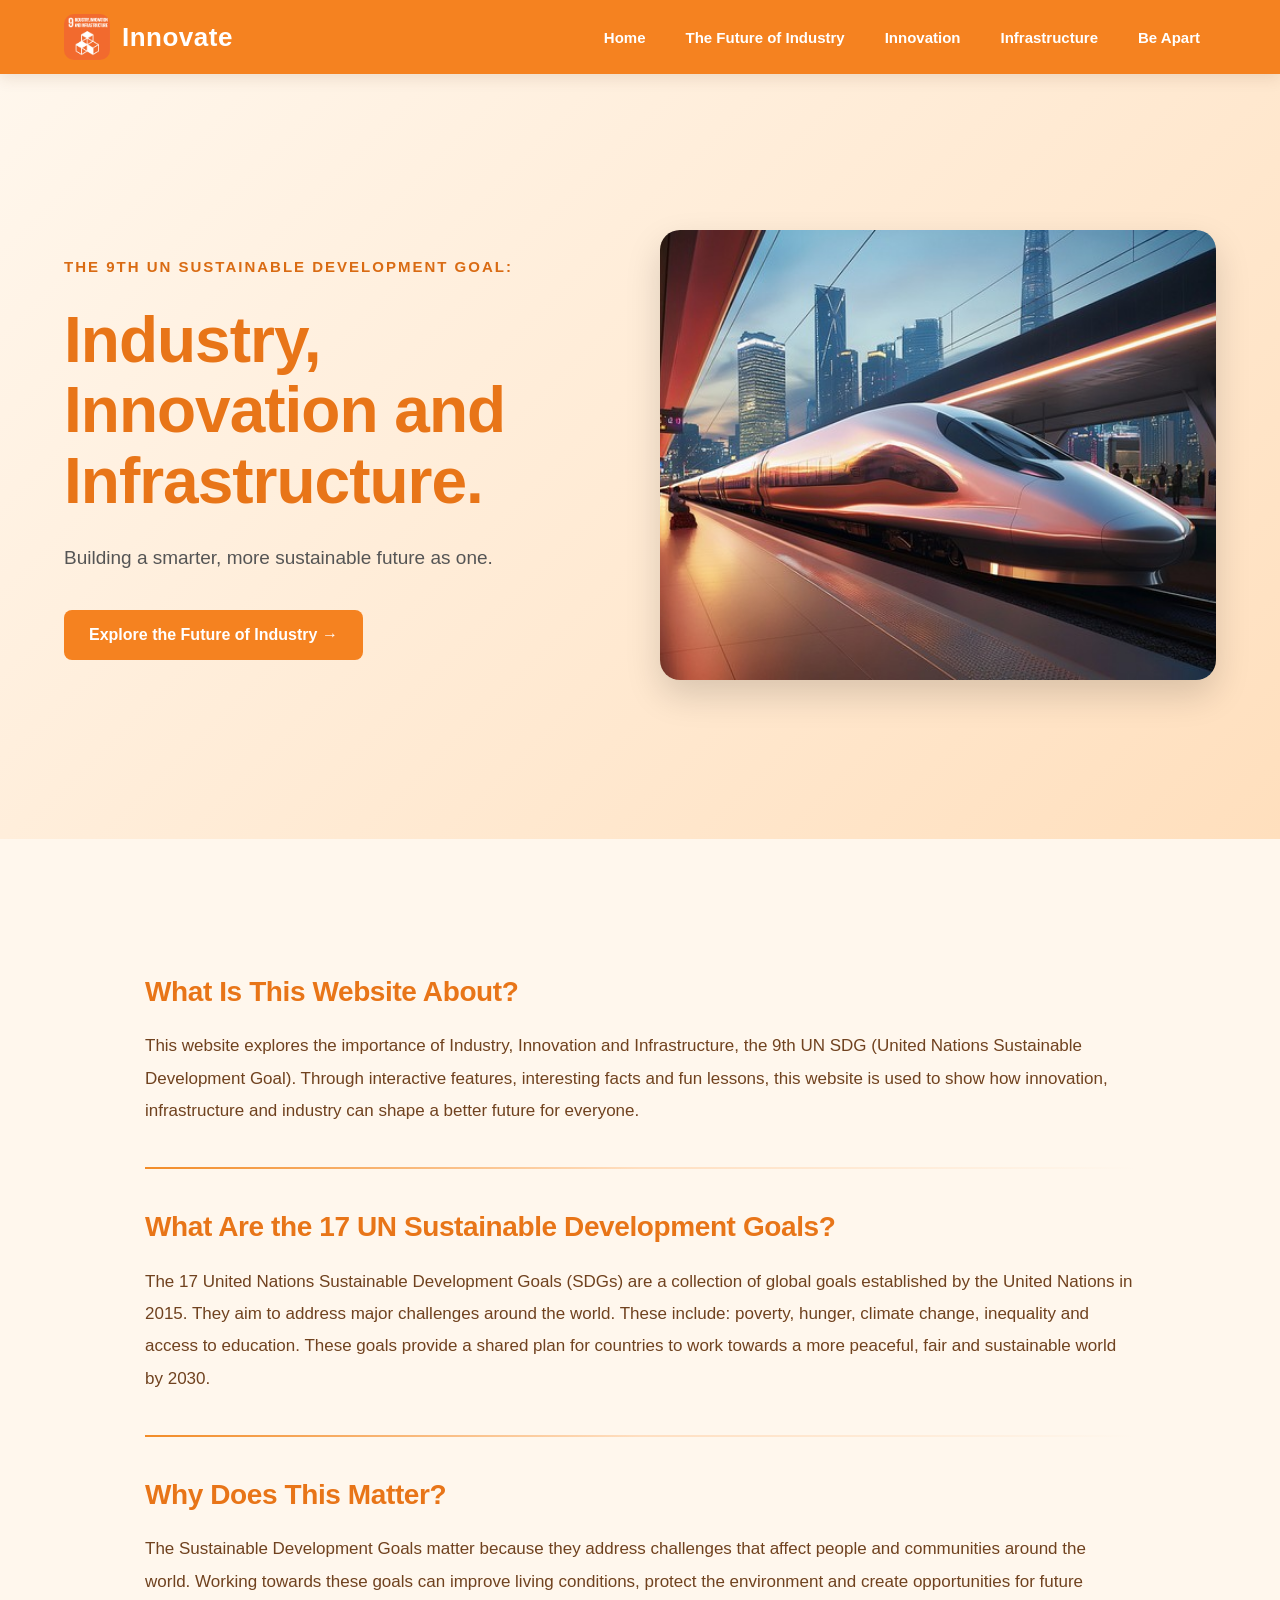
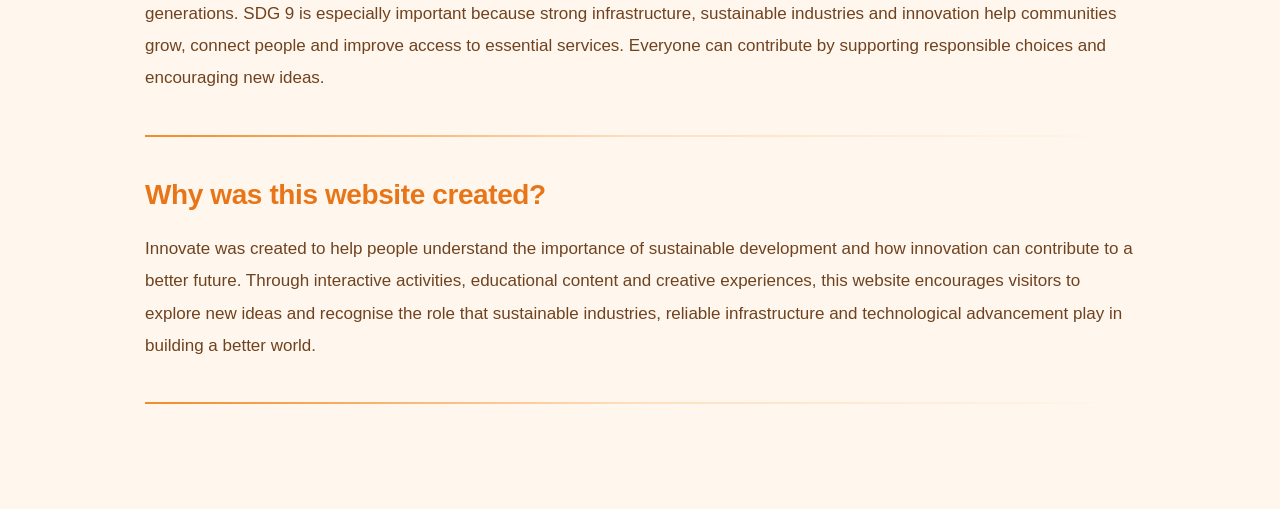
==== commit 1c6a2125: "reworded the explanation on home page" ====
--- a/index.html
+++ b/index.html
@@ -70,11 +70,10 @@
             <h2>What Is This Website About?</h2>
 
             <p>
-                Welcome to Innovate! This website explores the importance of
-                Industry, Innovation and Infrastructure, the 9th UN SDG (United Nations
-                Sustainable Development Goal). Through interactive features, interesting facts and
-                simple lessons, this website is used to show how innovation, infrastructure and the industry
-                can shape a better future for everyone.
+                This website explores the importance of Industry, Innovation and Infrastructure,
+                the 9th UN SDG (United Nations Sustainable Development Goal). Through interactive features, 
+                interesting facts and fun lessons, this website is used to show how innovation, 
+                infrastructure and industry can shape a better future for everyone.
             </p>
         </div>
 
@@ -87,7 +86,7 @@
                 The 17 United Nations Sustainable Development Goals (SDGs) are 
                 a collection of global goals established by the United Nations 
                 in 2015. They aim to address major challenges around the world. 
-                Those include: poverty, hunger, climate change, inequality and access 
+                These include: poverty, hunger, climate change, inequality and access 
                 to education. These goals provide a shared plan for countries 
                 to work towards a more peaceful, fair and sustainable world by 2030.
             </p>
@@ -99,12 +98,13 @@
             <h2>Why Does This Matter?</h2>
 
             <p>
-                The Sustainable Development Goals matter because the challenges 
-                they address affect everyone. By working towards these goals, 
-                we can help protect the environment, improve people's quality 
-                of life and create better opportunities for future generations. 
-                Everyone has a part to play, whether through making responsible 
-                choices, supporting new ideas or helping their communities.
+                The Sustainable Development Goals matter because they address challenges that 
+                affect people and communities around the world. Working towards these goals
+                can improve living conditions, protect the environment and create opportunities for 
+                future generations. SDG 9 is especially important because strong infrastructure, 
+                sustainable industries and innovation help communities grow, connect people and 
+                improve access to essential services. Everyone can contribute by supporting 
+                responsible choices and encouraging new ideas.
             </p>
         </div>
 
@@ -114,11 +114,11 @@
             <h2>Why was this website created?</h2>
 
             <p>
-                This website is created to inspire people to think creatively, 
-                understand the importance of sustainable development and recognise how new ideas can 
-                help build a better future. By spreading knowledge and encouraging innovative thinking, 
-                this website supports the goal of creating stronger industries, sustainable infrastructure 
-                and technological progress for the benefit of the world.
+                Innovate was created to help people understand the importance of sustainable 
+                development and how innovation can contribute to a better future. Through interactive 
+                activities, educational content and creative experiences, this website encourages 
+                visitors to explore new ideas and recognise the role that sustainable industries, 
+                reliable infrastructure and technological advancement play in building a better world.
             </p>
         </div>
 
--- a/Style.css
+++ b/Style.css
@@ -2424,3 +2424,264 @@
     }
 }
 
+
+
+
+/* ================================= */
+/* GLOBAL NAVIGATION BAR POLISH */
+/* ================================= */
+
+.navbar {
+    position: sticky;
+    top: 0;
+    z-index: 1000;
+
+    display: flex;
+    justify-content: space-between;
+    align-items: center;
+
+    padding: 14px 5%;
+    background: #f58220;
+
+    box-shadow: 0 4px 15px rgba(100, 50, 10, 0.12);
+}
+
+/* Logo */
+
+.logo {
+    display: flex;
+    align-items: center;
+    gap: 12px;
+
+    color: white;
+    font-size: 26px;
+    font-weight: 800;
+    letter-spacing: 0.5px;
+}
+
+.logo img {
+    width: 46px;
+    height: 46px;
+    object-fit: cover;
+    border-radius: 10px;
+}
+
+/* Navigation links */
+
+.nav-links {
+    display: flex;
+    align-items: center;
+    gap: 8px;
+}
+
+.nav-links a {
+    padding: 11px 16px;
+    border-radius: 10px;
+
+    color: white;
+    text-decoration: none;
+    font-size: 15px;
+    font-weight: 600;
+
+    transition: background 0.25s ease,
+                transform 0.25s ease,
+                color 0.25s ease;
+}
+
+/* Hover effect */
+
+.nav-links a:hover {
+    background: rgba(255, 255, 255, 0.18);
+    color: white;
+    transform: translateY(-2px);
+}
+
+/* Keyboard accessibility */
+
+.nav-links a:focus-visible {
+    outline: 2px solid white;
+    outline-offset: 3px;
+}
+
+/* Responsive navigation */
+
+@media (max-width: 850px) {
+    .navbar {
+        padding: 14px 3%;
+        gap: 15px;
+    }
+
+    .nav-links {
+        gap: 4px;
+    }
+
+    .nav-links a {
+        padding: 9px 11px;
+        font-size: 14px;
+    }
+}
+
+@media (max-width: 650px) {
+    .navbar {
+        flex-direction: column;
+        gap: 12px;
+        padding: 15px;
+    }
+
+    .nav-links {
+        justify-content: center;
+        flex-wrap: wrap;
+        gap: 5px;
+    }
+
+    .nav-links a {
+        font-size: 13px;
+        padding: 9px 12px;
+    }
+}
+
+
+
+/* ================================= */
+/* GLOBAL TYPOGRAPHY STANDARDISATION */
+/* ================================= */
+
+/* Main page headings */
+
+h1 {
+    font-size: clamp(38px, 5vw, 64px);
+    font-weight: 800;
+    line-height: 1.15;
+    letter-spacing: -1px;
+}
+
+/* Section headings */
+
+h2 {
+    font-size: clamp(28px, 3vw, 36px);
+    font-weight: 800;
+    line-height: 1.3;
+    letter-spacing: -0.4px;
+}
+
+/* Subheadings */
+
+h3 {
+    font-size: 23px;
+    font-weight: 700;
+    line-height: 1.4;
+}
+
+/* Smaller headings */
+
+h4 {
+    font-size: 17px;
+    font-weight: 700;
+    line-height: 1.5;
+}
+
+/* Paragraphs */
+
+p {
+    line-height: 1.8;
+}
+
+/* Consistent heading spacing */
+
+h1, h2, h3, h4 {
+    margin-top: 0;
+}
+
+/* Mobile typography */
+
+@media (max-width: 650px) {
+
+    h1 {
+        font-size: clamp(32px, 8vw, 44px);
+        line-height: 1.2;
+    }
+
+    h2 {
+        font-size: 27px;
+    }
+
+    h3 {
+        font-size: 21px;
+    }
+
+    h4 {
+        font-size: 16px;
+    }
+
+    p {
+        line-height: 1.7;
+    }
+}
+
+
+
+/* ================================= */
+/* GLOBAL SECTION SPACING */
+/* ================================= */
+
+/* Standard spacing for major sections */
+
+section {
+    margin-bottom: 60px;
+}
+
+/* Consistent spacing for section headings */
+
+section h2 {
+    margin-bottom: 22px;
+}
+
+/* Consistent paragraph spacing */
+
+section h2 + p {
+    margin-top: 0;
+}
+
+/* Prevent sections from feeling cramped */
+
+section p {
+    margin-bottom: 18px;
+}
+
+/* Images feel more balanced */
+
+section img {
+    max-width: 100%;
+}
+
+/* Mobile spacing */
+
+@media (max-width: 650px) {
+
+    section {
+        margin-bottom: 40px;
+    }
+
+    section h2 {
+        margin-bottom: 18px;
+    }
+
+    section p {
+        margin-bottom: 15px;
+    }
+}
+
+
+
+/* ================================= */
+/* CONTENT WIDTH CONSISTENCY */
+/* ================================= */
+
+.sdg-introduction,
+.innovator-quiz,
+.innovator-results,
+.future-timeline {
+    width: 90%;
+    margin-left: auto;
+    margin-right: auto;
+}
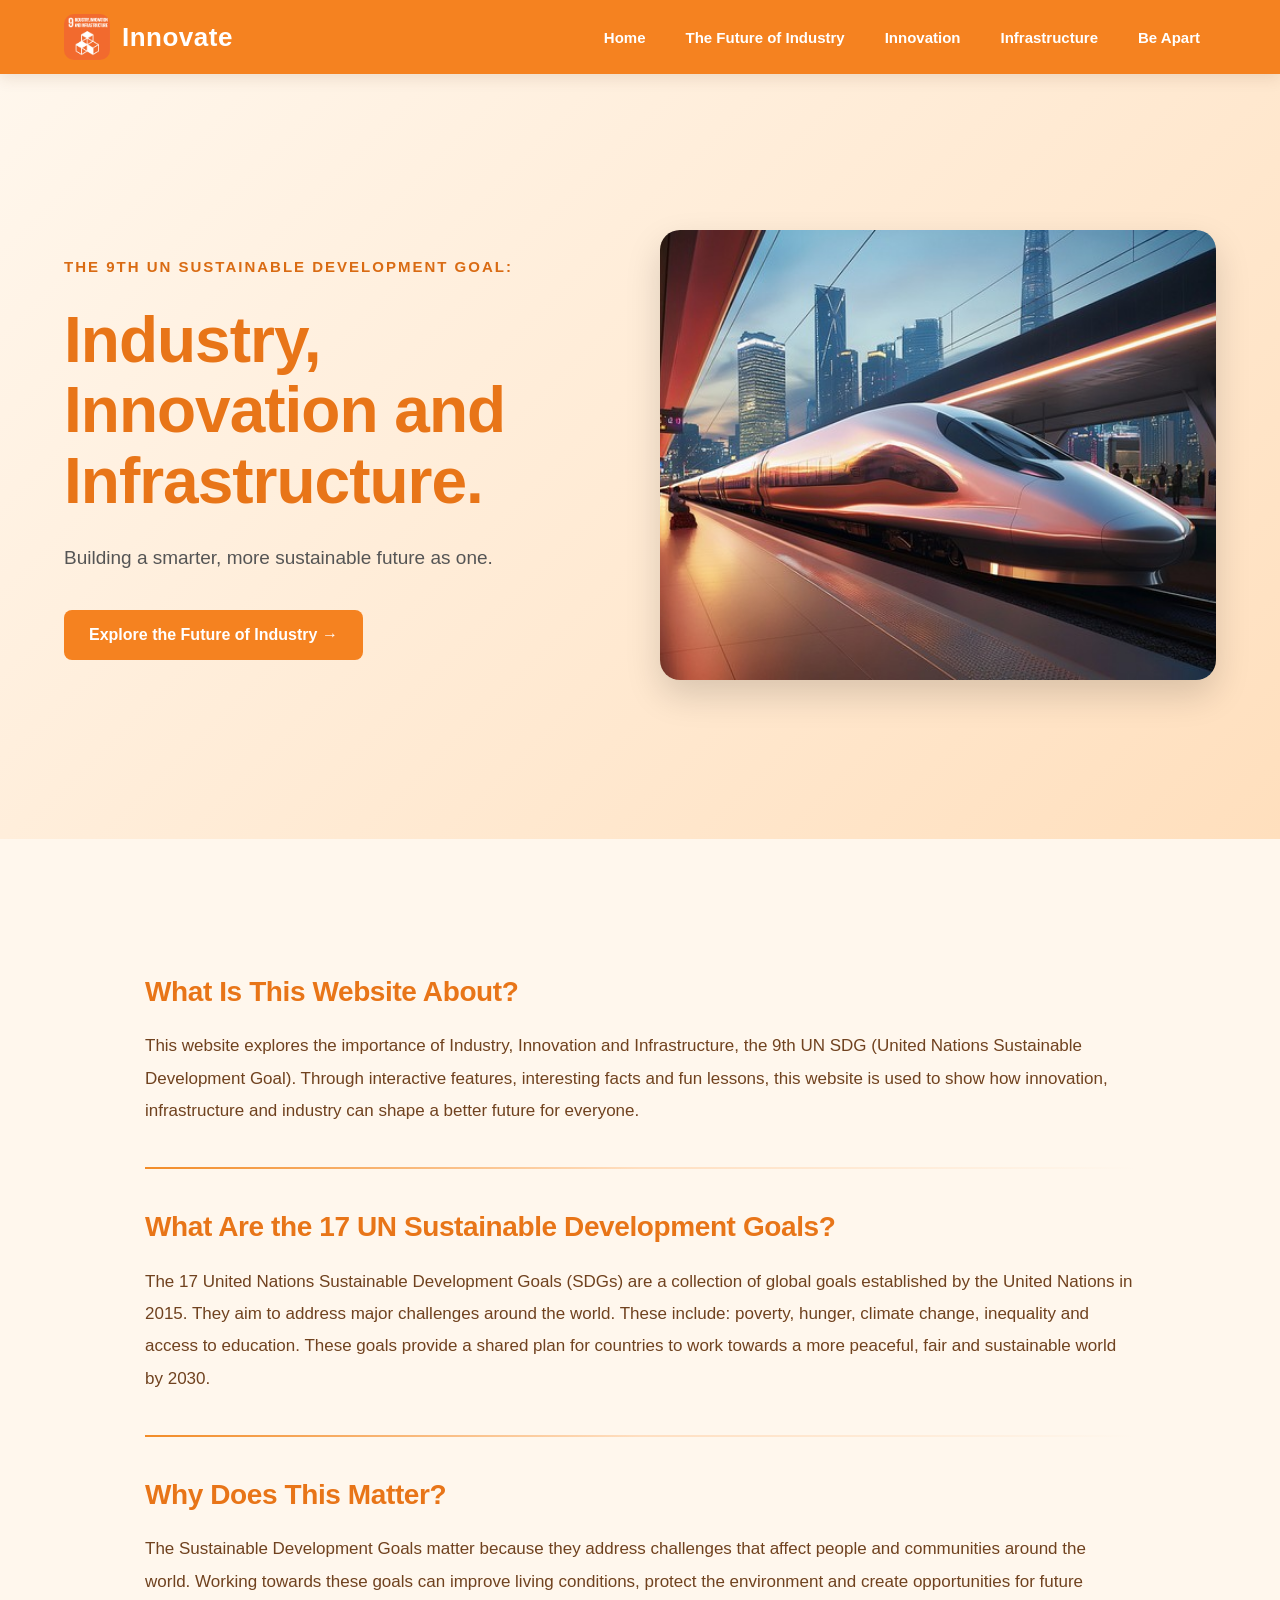
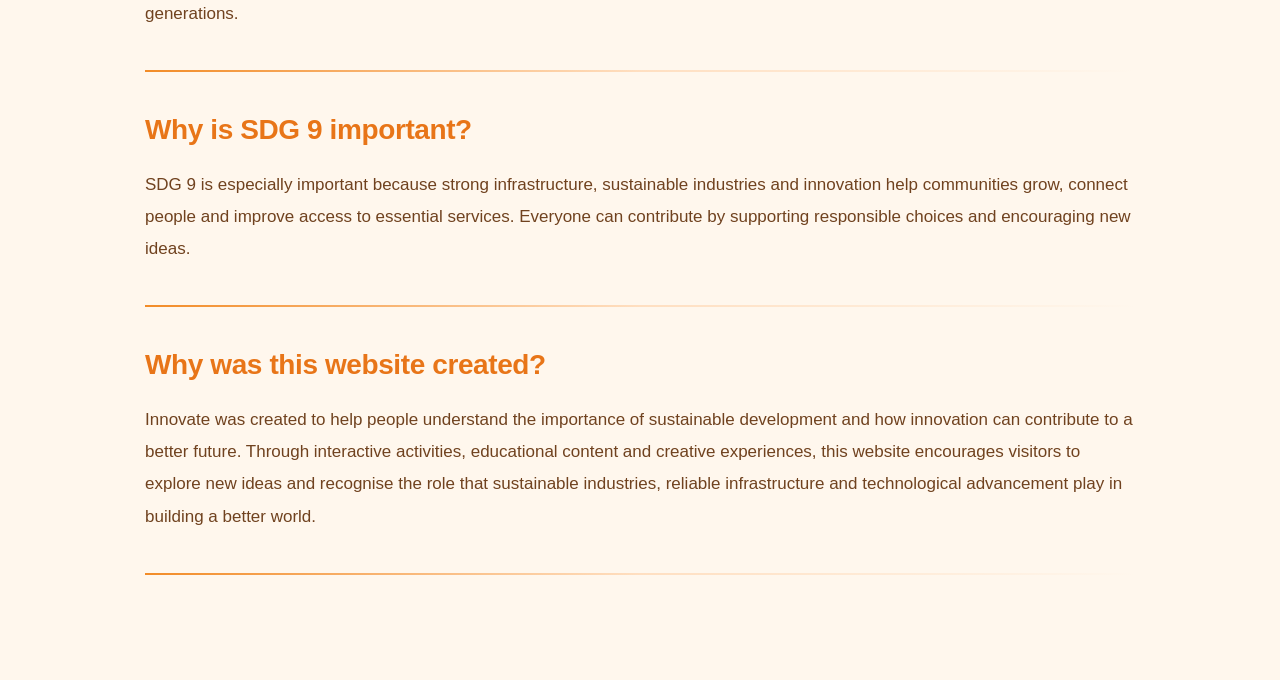
==== commit da14fb07: "did more rewording" ====
--- a/index.html
+++ b/index.html
@@ -101,7 +101,17 @@
                 The Sustainable Development Goals matter because they address challenges that 
                 affect people and communities around the world. Working towards these goals
                 can improve living conditions, protect the environment and create opportunities for 
-                future generations. SDG 9 is especially important because strong infrastructure, 
+                future generations.
+            </p>
+        </div>
+
+        <hr class="sdg-divider">
+
+        <div class="sdg-info-section">
+            <h2>Why is SDG 9 important?</h2>
+
+            <p>
+                SDG 9 is especially important because strong infrastructure, 
                 sustainable industries and innovation help communities grow, connect people and 
                 improve access to essential services. Everyone can contribute by supporting 
                 responsible choices and encouraging new ideas.
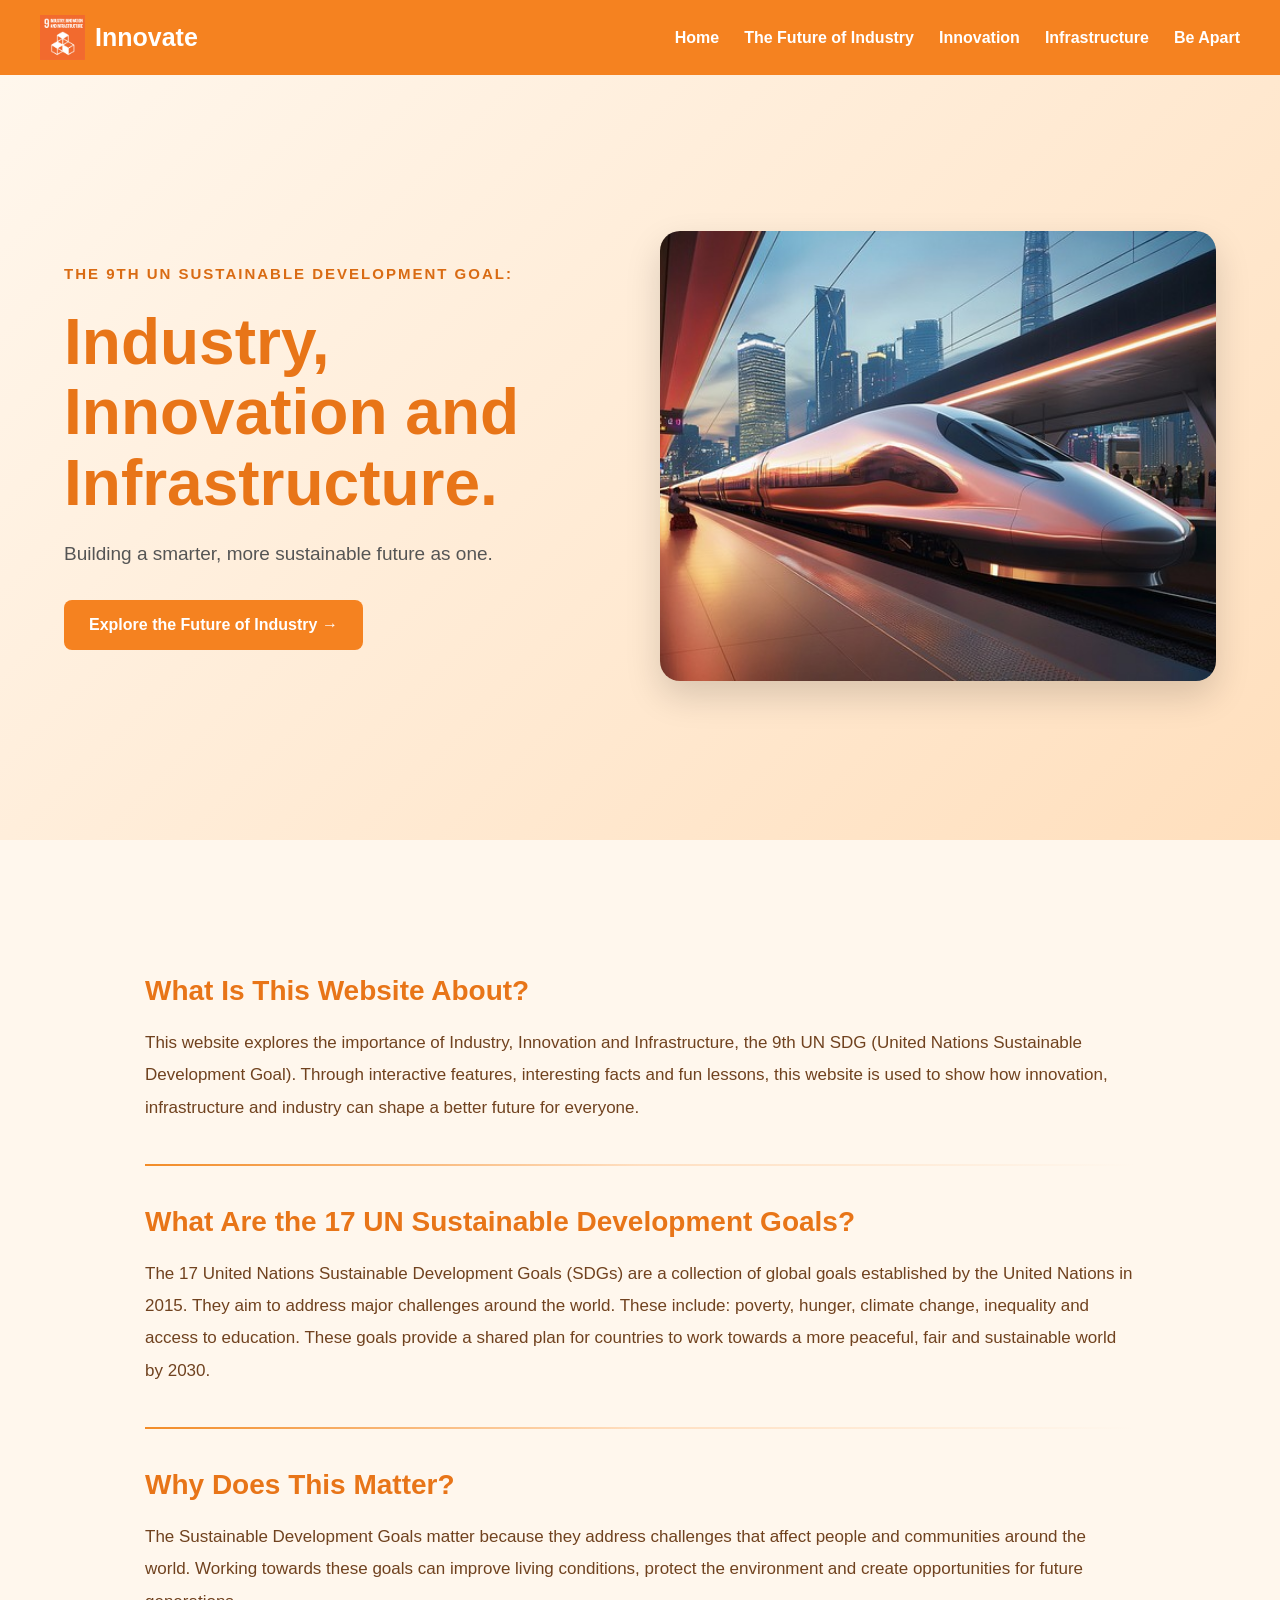
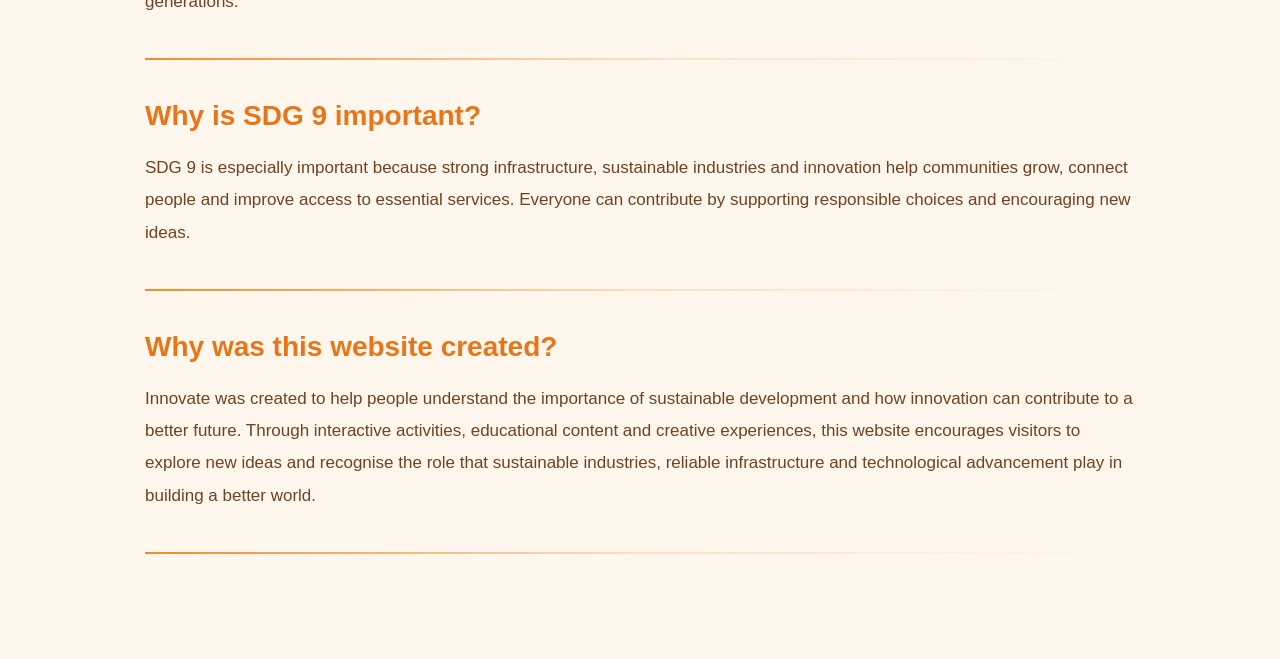
==== commit 92419f9a: "added different css for different html and updated the index.html" ====
--- a/index.html
+++ b/index.html
@@ -5,7 +5,8 @@
     <meta charset="UTF-8">
     <meta name="viewport" content="width=device-width, initial-scale=1.0">
     <title>Innovate - Home</title>
-    <link rel="stylesheet" href="Style.css">
+    <link rel="stylesheet" href="index.css">
+    <link rel="stylesheet" href="header.css">
 </head>
 
 <body>
--- a/index.css
+++ b/index.css
@@ -0,0 +1,200 @@
+
+/* ================================= */
+/* HOMEPAGE - GENERAL STYLING */
+/* ================================= */
+
+* {
+    margin: 0;
+    padding: 0;
+    box-sizing: border-box;
+}
+
+body {
+    font-family: Arial, sans-serif;
+    background-color: #fff7ed;
+    color: #333;
+}
+
+
+/* ================================= */
+/* HOMEPAGE HERO SECTION */
+/* ================================= */
+
+.hero {
+    min-height: 85vh;
+    background: linear-gradient(135deg, #fff7ed, #ffdfbd);
+
+    display: flex;
+    align-items: center;
+    justify-content: space-between;
+
+    padding: 60px 5%;
+    gap: 40px;
+}
+
+/* Left Side - Text */
+
+.hero-content {
+    flex: 1;
+    max-width: 650px;
+}
+
+.goal-label {
+    color: #d96b13;
+    font-size: 15px;
+    font-weight: bold;
+    letter-spacing: 2px;
+    margin-bottom: 25px;
+}
+
+/* Main Heading */
+
+.hero h1 {
+    color: #e87518;
+    font-size: clamp(42px, 5vw, 72px);
+    font-weight: 800;
+    line-height: 1.1;
+    margin-bottom: 25px;
+}
+
+/* Description */
+
+.hero-description {
+    color: #555;
+    font-size: 19px;
+    margin-bottom: 35px;
+}
+
+/* Hero Button */
+
+.hero-button {
+    display: inline-block;
+    background-color: #f58220;
+    color: white;
+    text-decoration: none;
+
+    font-size: 16px;
+    font-weight: bold;
+
+    padding: 16px 25px;
+    border-radius: 8px;
+
+    transition: 0.3s;
+}
+
+.hero-button:hover {
+    background-color: #d96b13;
+    transform: translateY(-3px);
+}
+
+/* Right Side - Image */
+
+.hero-image {
+    flex: 1;
+    max-width: 650px;
+}
+
+.hero-image img {
+    width: 100%;
+    height: 450px;
+    object-fit: cover;
+    border-radius: 20px;
+    box-shadow: 0 15px 35px rgba(0, 0, 0, 0.15);
+}
+
+
+/* ================================= */
+/* UN SDG INTRODUCTION SECTION */
+/* ================================= */
+
+.sdg-introduction {
+    width: 90%;
+    max-width: 1100px;
+    margin: 70px auto;
+    padding: 30px 45px;
+}
+
+/* Individual Information Sections */
+
+.sdg-info-section {
+    padding: 35px 10px;
+    text-align: left;
+}
+
+.sdg-info-section h2 {
+    color: #e87518;
+    font-size: 28px;
+    font-weight: 800;
+    margin-bottom: 20px;
+}
+
+.sdg-info-section p {
+    color: #70421f;
+    font-size: 17px;
+    line-height: 1.9;
+    margin: 0;
+}
+
+/* Horizontal Dividers */
+
+.sdg-divider {
+    border: none;
+    height: 2px;
+
+    background: linear-gradient(
+        to right,
+        #f28c28,
+        #ffdfc1,
+        transparent
+    );
+
+    margin: 5px 10px;
+}
+
+
+/* ================================= */
+/* RESPONSIVE DESIGN */
+/* ================================= */
+
+@media (max-width: 850px) {
+
+    .hero {
+        flex-direction: column;
+        text-align: center;
+        padding: 50px 20px;
+    }
+
+    .hero-content {
+        max-width: 100%;
+    }
+
+    .hero-image {
+        width: 100%;
+    }
+
+    .hero-image img {
+        height: auto;
+    }
+
+}
+
+@media (max-width: 650px) {
+
+    .sdg-introduction {
+        margin: 40px auto;
+        padding: 15px 10px;
+    }
+
+    .sdg-info-section {
+        padding: 25px 5px;
+    }
+
+    .sdg-info-section h2 {
+        font-size: 23px;
+    }
+
+    .sdg-info-section p {
+        font-size: 15px;
+    }
+
+}
--- a/header.css
+++ b/header.css
@@ -0,0 +1,43 @@
+/* Navigation bar */
+.navbar {
+    background-color: #f58220;
+    display: flex;
+    justify-content: space-between;
+    align-items: center;
+    padding: 15px 40px;
+}
+
+/* Website logo */
+.logo {
+    display: flex;
+    align-items: center;
+    gap: 10px;
+    color: white;
+    font-size: 25px;
+    font-weight: bold;
+}
+
+.logo img {
+    width: 45px;
+    height: 45px;
+    object-fit: cover;
+}
+
+/* Navigation links */
+.nav-links {
+    display: flex;
+    gap: 25px;
+}
+
+.nav-links a {
+    color: white;
+    text-decoration: none;
+    font-size: 16px;
+    font-weight: bold;
+    transition: 0.3s;
+}
+
+/* Hover effect */
+.nav-links a:hover {
+    color: #333;
+}
